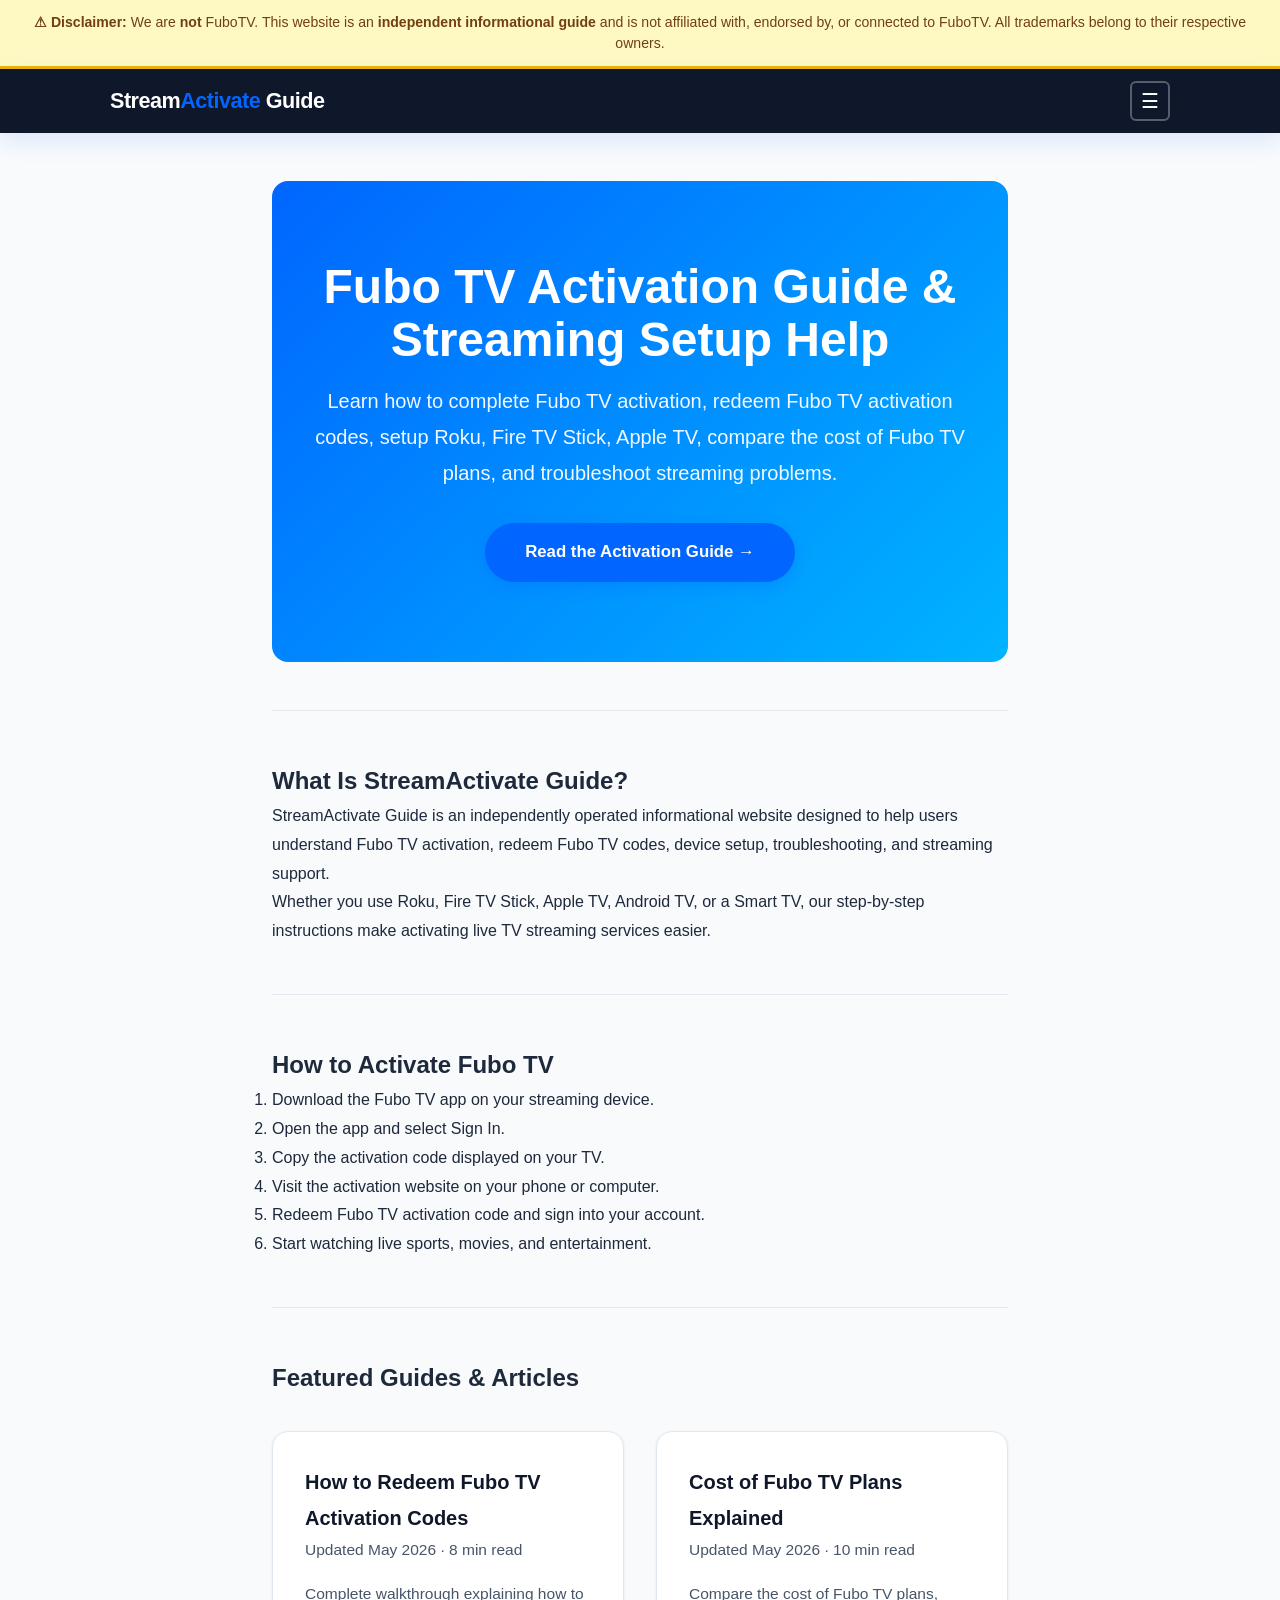
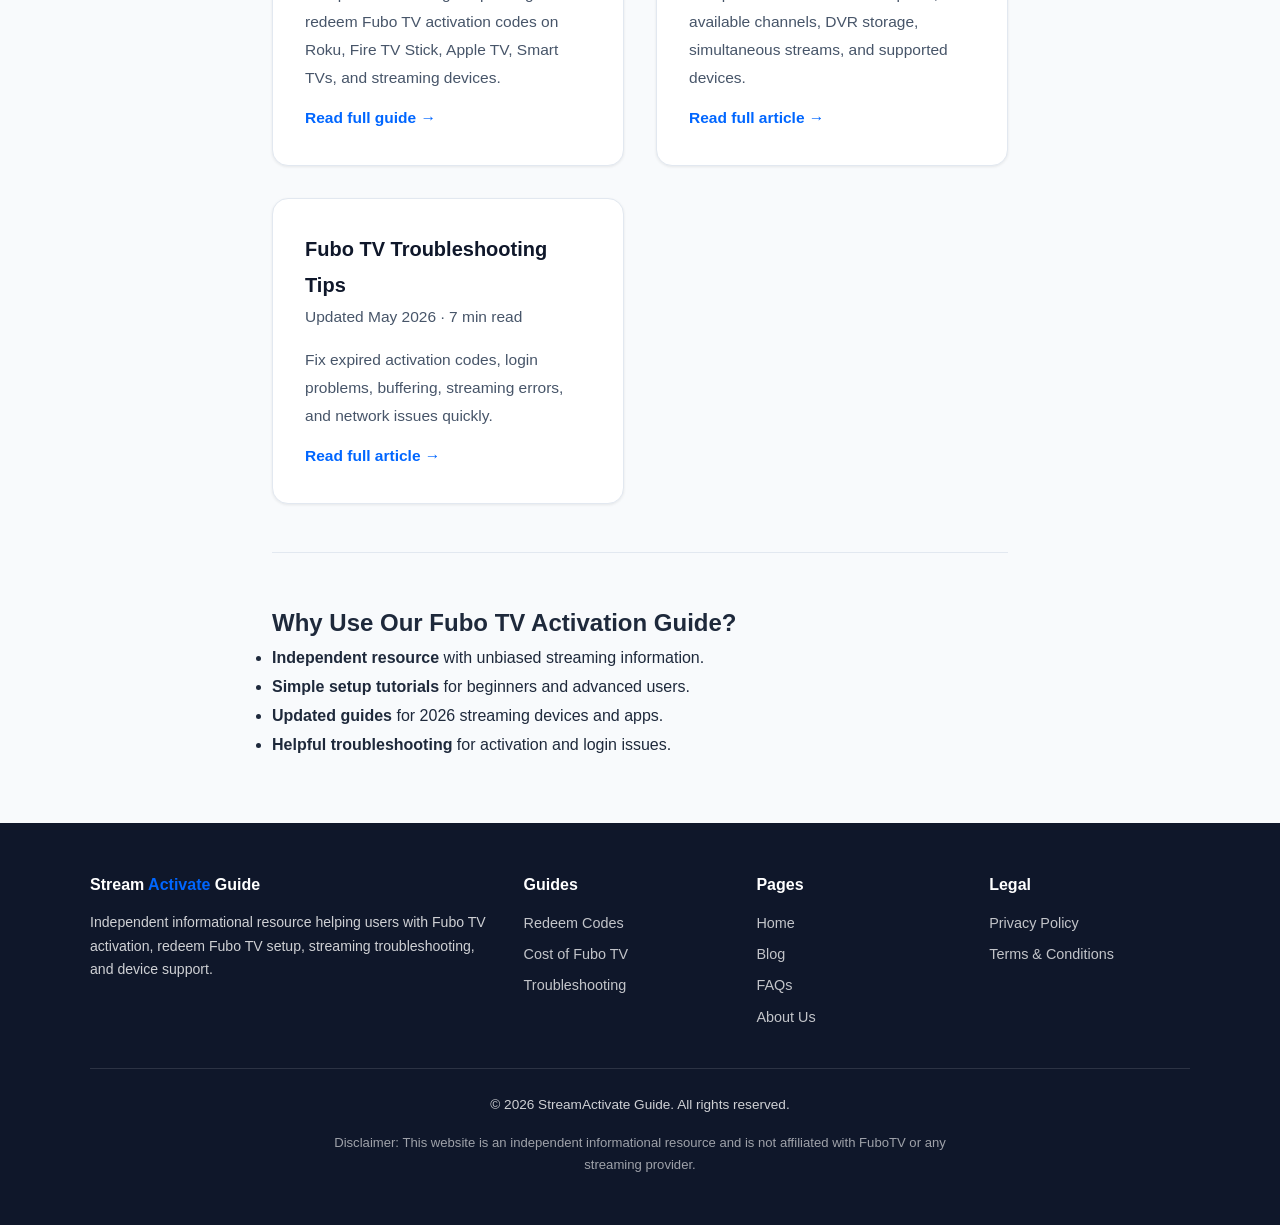
==== index.html @ 54c66531 "Update index.html" ====
<!DOCTYPE html>
<html lang="en">
<head>
    <meta charset="UTF-8">
    <meta name="viewport" content="width=device-width, initial-scale=1.0">
    <meta name="robots" content="index, follow">

    <!-- Primary SEO -->
    <title>Fubo TV Activation Guide – Redeem Fubo TV Codes & Setup Help</title>

    <meta name="description" content="Learn Fubo TV activation steps, redeem Fubo TV codes, setup Roku, Fire TV Stick, Apple TV, check cost of Fubo TV plans, and fix streaming issues.">

    <meta name="keywords" content="fubo tv activation, redeem fubo tv, cost of fubo tv, activate fubo tv, fubo tv setup, fubo tv activation code, fubo tv troubleshooting">

    <link rel="canonical" href="https://fubotvlink.github.io/">

    <!-- Open Graph -->
    <meta property="og:type" content="website">
    <meta property="og:title" content="Fubo TV Activation Guide – Redeem Fubo TV Codes & Setup Help">

    <meta property="og:description" content="Step-by-step Fubo TV activation help, redeem Fubo TV codes, compare cost of Fubo TV plans, and troubleshoot streaming devices.">

    <meta property="og:url" content="https://fubotvlink.github.io/">
    <meta property="og:site_name" content="StreamActivate Guide">
    <meta property="og:image" content="https://fubotvlink.github.io/images/og-home.jpg">

    <!-- Twitter -->
    <meta name="twitter:card" content="summary_large_image">

    <meta name="twitter:title" content="Fubo TV Activation Guide – Redeem Fubo TV Codes">

    <meta name="twitter:description" content="Learn how to activate Fubo TV, redeem Fubo TV activation codes, setup devices, compare plans, and solve streaming problems.">

    <meta name="twitter:image" content="https://fubotvlink.github.io/images/og-home.jpg">

    <!-- Performance -->
    <link rel="preconnect" href="https://fonts.googleapis.com">
    <link rel="dns-prefetch" href="//fonts.googleapis.com">

    <!-- CSS -->
    <link rel="stylesheet" href="css/styles.css">

    <!-- Structured Data -->
    <script type="application/ld+json">
    {
        "@context": "https://schema.org",
        "@type": "WebSite",
        "name": "StreamActivate Guide",
        "url": "https://fubotvlink.github.io/",
        "description": "Independent informational guide for Fubo TV activation, redeeming Fubo TV codes, streaming setup, troubleshooting, and plan information.",
        "potentialAction": {
            "@type": "SearchAction",
            "target": "https://fubotvlink.github.io/search?q={search_term_string}",
            "query-input": "required name=search_term_string"
        }
    }
    </script>
</head>

<body id="top">

    <a href="#main-content" class="skip-link">Skip to main content</a>

    <!-- Disclaimer -->
    <div class="disclaimer-banner" role="alert">
        <strong>⚠ Disclaimer:</strong>
        We are <strong>not</strong> FuboTV. This website is an
        <strong>independent informational guide</strong>
        and is not affiliated with, endorsed by, or connected to FuboTV.
        All trademarks belong to their respective owners.
    </div>

    <!-- Header -->
    <header class="site-header">
        <div class="header-inner">

            <a href="index.html" class="site-logo">
                Stream<span>Activate</span> Guide
            </a>

            <button
                class="nav-toggle"
                aria-label="Toggle navigation"
                aria-expanded="false"
                aria-controls="main-nav">
                &#9776;
            </button>

            <nav class="main-nav" id="main-nav" aria-label="Main navigation">
                <ul>
                    <li><a href="index.html" class="active">Home</a></li>
                    <li><a href="blog/index.html">Blog</a></li>
                    <li><a href="faqs.html">FAQs</a></li>
                    <li><a href="about.html">About</a></li>
                    <li><a href="privacy-policy.html">Privacy</a></li>
                    <li><a href="terms-and-conditions.html">Terms</a></li>
                </ul>
            </nav>

        </div>
    </header>

    <div class="page-wrap">

        <main id="main-content">

            <div class="content-wrap">

                <!-- Hero -->
                <section class="hero">

                    <h1>
                        Fubo TV Activation Guide & Streaming Setup Help
                    </h1>

                    <p>
                        Learn how to complete Fubo TV activation,
                        redeem Fubo TV activation codes,
                        setup Roku, Fire TV Stick, Apple TV,
                        compare the cost of Fubo TV plans,
                        and troubleshoot streaming problems.
                    </p>

                    <a
                        href="blog/how-to-redeem-activation-codes.html"
                        class="btn">
                        Read the Activation Guide →
                    </a>

                </section>

                <hr class="section-divider">

                <!-- Intro -->
                <section>

                    <h2>
                        What Is StreamActivate Guide?
                    </h2>

                    <p>
                        StreamActivate Guide is an independently operated
                        informational website designed to help users understand
                        Fubo TV activation, redeem Fubo TV codes,
                        device setup, troubleshooting, and streaming support.
                    </p>

                    <p>
                        Whether you use Roku, Fire TV Stick, Apple TV,
                        Android TV, or a Smart TV,
                        our step-by-step instructions make activating
                        live TV streaming services easier.
                    </p>

                </section>

                <hr class="section-divider">

                <!-- SEO Content -->
                <section>

                    <h2>
                        How to Activate Fubo TV
                    </h2>

                    <ol>
                        <li>Download the Fubo TV app on your streaming device.</li>
                        <li>Open the app and select Sign In.</li>
                        <li>Copy the activation code displayed on your TV.</li>
                        <li>Visit the activation website on your phone or computer.</li>
                        <li>Redeem Fubo TV activation code and sign into your account.</li>
                        <li>Start watching live sports, movies, and entertainment.</li>
                    </ol>

                </section>

                <hr class="section-divider">

                <!-- Featured Articles -->
                <section>

                    <h2>
                        Featured Guides & Articles
                    </h2>

                    <div class="card-grid">

                        <article class="card">

                            <h3>
                                <a href="blog/how-to-redeem-activation-codes.html">
                                    How to Redeem Fubo TV Activation Codes
                                </a>
                            </h3>

                            <p class="card-meta">
                                Updated May 2026 · 8 min read
                            </p>

                            <p>
                                Complete walkthrough explaining how to redeem
                                Fubo TV activation codes on Roku, Fire TV Stick,
                                Apple TV, Smart TVs, and streaming devices.
                            </p>

                            <a
                                href="blog/how-to-redeem-activation-codes.html"
                                class="read-more">
                                Read full guide →
                            </a>

                        </article>

                        <article class="card">

                            <h3>
                                <a href="blog/fubotv-faqs-explained.html">
                                    Cost of Fubo TV Plans Explained
                                </a>
                            </h3>

                            <p class="card-meta">
                                Updated May 2026 · 10 min read
                            </p>

                            <p>
                                Compare the cost of Fubo TV plans,
                                available channels, DVR storage,
                                simultaneous streams, and supported devices.
                            </p>

                            <a
                                href="blog/fubotv-faqs-explained.html"
                                class="read-more">
                                Read full article →
                            </a>

                        </article>

                        <article class="card">

                            <h3>
                                <a href="blog/activation-tips-troubleshooting.html">
                                    Fubo TV Troubleshooting Tips
                                </a>
                            </h3>

                            <p class="card-meta">
                                Updated May 2026 · 7 min read
                            </p>

                            <p>
                                Fix expired activation codes,
                                login problems, buffering,
                                streaming errors, and network issues quickly.
                            </p>

                            <a
                                href="blog/activation-tips-troubleshooting.html"
                                class="read-more">
                                Read full article →
                            </a>

                        </article>

                    </div>

                </section>

                <hr class="section-divider">

                <!-- Why Use -->
                <section>

                    <h2>
                        Why Use Our Fubo TV Activation Guide?
                    </h2>

                    <ul>
                        <li>
                            <strong>Independent resource</strong>
                            with unbiased streaming information.
                        </li>

                        <li>
                            <strong>Simple setup tutorials</strong>
                            for beginners and advanced users.
                        </li>

                        <li>
                            <strong>Updated guides</strong>
                            for 2026 streaming devices and apps.
                        </li>

                        <li>
                            <strong>Helpful troubleshooting</strong>
                            for activation and login issues.
                        </li>
                    </ul>

                </section>

            </div>

        </main>

    </div>

    <!-- Footer -->
    <footer class="site-footer">

        <div class="footer-inner">

            <div class="footer-grid">

                <div class="footer-col">

                    <h4>
                        Stream<span style="color:var(--c-accent)">
                            Activate
                        </span> Guide
                    </h4>

                    <p>
                        Independent informational resource helping users
                        with Fubo TV activation, redeem Fubo TV setup,
                        streaming troubleshooting, and device support.
                    </p>

                </div>

                <div class="footer-col">

                    <h4>Guides</h4>

                    <ul>
                        <li>
                            <a href="blog/how-to-redeem-activation-codes.html">
                                Redeem Codes
                            </a>
                        </li>

                        <li>
                            <a href="blog/fubotv-faqs-explained.html">
                                Cost of Fubo TV
                            </a>
                        </li>

                        <li>
                            <a href="blog/activation-tips-troubleshooting.html">
                                Troubleshooting
                            </a>
                        </li>
                    </ul>

                </div>

                <div class="footer-col">

                    <h4>Pages</h4>

                    <ul>
                        <li><a href="index.html">Home</a></li>
                        <li><a href="blog/index.html">Blog</a></li>
                        <li><a href="faqs.html">FAQs</a></li>
                        <li><a href="about.html">About Us</a></li>
                    </ul>

                </div>

                <div class="footer-col">

                    <h4>Legal</h4>

                    <ul>
                        <li>
                            <a href="privacy-policy.html">
                                Privacy Policy
                            </a>
                        </li>

                        <li>
                            <a href="terms-and-conditions.html">
                                Terms & Conditions
                            </a>
                        </li>
                    </ul>

                </div>

            </div>

            <div class="footer-bottom">

                <p>
                    &copy; 2026 StreamActivate Guide.
                    All rights reserved.
                </p>

                <p class="footer-disclaimer">
                    Disclaimer: This website is an independent informational
                    resource and is not affiliated with FuboTV
                    or any streaming provider.
                </p>

            </div>

        </div>

    </footer>

    <a
        href="#top"
        class="back-to-top"
        id="backToTop"
        aria-label="Back to top">
        ↑
    </a>

    <script src="js/main.js"></script>

</body>
</html>
---- css/styles.css ----
/* ============================================================
   StreamActivate Guide — Shared Stylesheet (Mobile-First)
   ============================================================ */
/* --- Reset & Custom Properties --- */
*,
*::before,
*::after {
    box-sizing: border-box;
    margin: 0;
    padding: 0;
}
:root {
    --c-primary: #0f172a;
    --c-secondary: #1e293b;
    --c-accent: #0066ff;               /* Modern streaming blue */
    --c-accent-hover: #0052cc;
    --c-text: #1e293b;
    --c-text-light: #475569;
    --c-bg: #f8fafc;
    --c-white: #ffffff;
    --c-border: #e2e8f0;
    --c-code-bg: #f1f5f9;
    --c-warn-bg: #fef9c3;
    --c-warn-border: #eab308;
    --c-warn-text: #713f12;
    --c-success: #16a34a;
    --c-caution: #ca8a04;
    --font-sans: "Inter", -apple-system, BlinkMacSystemFont, "Segoe UI", Roboto, sans-serif;
    --max-w: 800px;
    --max-w-wide: 1100px;
    --radius: 8px;
    --radius-lg: 16px;
    --shadow-sm: 0 1px 3px rgba(0, 0, 0, 0.08);
    --shadow-md: 0 8px 25px rgba(0, 102, 255, 0.12);
    --transition: 0.3s ease;
}
html {
    scroll-behavior: smooth;
    font-size: 16px;
}
body {
    font-family: var(--font-sans);
    color: var(--c-text);
    background: var(--c-bg);
    line-height: 1.8;
    -webkit-font-smoothing: antialiased;
    min-height: 100vh;
    display: flex;
    flex-direction: column;
}
img {
    max-width: 100%;
    height: auto;
    display: block;
}
a {
    color: var(--c-accent);
    text-decoration: none;
    transition: color var(--transition);
}
a:hover,
a:focus {
    color: var(--c-accent-hover);
    text-decoration: underline;
}
/* --- Skip Link --- */
.skip-link {
    position: absolute;
    top: -100%;
    left: 1rem;
    background: var(--c-accent);
    color: var(--c-white);
    padding: 0.5rem 1rem;
    border-radius: var(--radius);
    z-index: 10000;
    font-weight: 600;
}
.skip-link:focus {
    top: 1rem;
}
/* --- Disclaimer Banner --- */
.disclaimer-banner {
    background: var(--c-warn-bg);
    border-bottom: 3px solid var(--c-warn-border);
    color: var(--c-warn-text);
    padding: 0.75rem 1.25rem;
    text-align: center;
    font-size: 0.88rem;
    font-weight: 500;
    line-height: 1.5;
}
.disclaimer-banner strong {
    font-weight: 700;
}
/* --- Site Header --- */
.site-header {
    background: var(--c-primary);
    color: var(--c-white);
    position: sticky;
    top: 0;
    z-index: 1000;
    box-shadow: var(--shadow-md);
}
.header-inner {
    max-width: var(--max-w-wide);
    margin: 0 auto;
    padding: 0.75rem 1.25rem;
    display: flex;
    align-items: center;
    justify-content: space-between;
    gap: 0.5rem;
}
.site-logo {
    font-size: 1.35rem;
    font-weight: 800;
    color: var(--c-white);
    letter-spacing: -0.5px;
    white-space: nowrap;
}
.site-logo:hover {
    text-decoration: none;
    color: var(--c-white);
}
.site-logo span {
    color: var(--c-accent);
}
/* --- Nav Toggle (Mobile) --- */
.nav-toggle {
    display: flex;
    align-items: center;
    justify-content: center;
    background: none;
    border: 2px solid rgba(255, 255, 255, 0.3);
    color: var(--c-white);
    width: 40px;
    height: 40px;
    border-radius: 6px;
    cursor: pointer;
    font-size: 1.25rem;
    line-height: 1;
    transition: border-color var(--transition);
}
.nav-toggle:hover {
    border-color: rgba(255, 255, 255, 0.6);
}
/* --- Main Nav --- */
.main-nav {
    display: none;
    position: absolute;
    top: 100%;
    left: 0;
    right: 0;
    background: var(--c-secondary);
    box-shadow: var(--shadow-md);
    z-index: 999;
}
.main-nav.is-open {
    display: block;
}
.main-nav ul {
    list-style: none;
    padding: 0.5rem 0;
}
.main-nav li {
    margin: 0;
}
.main-nav a {
    display: block;
    color: rgba(255, 255, 255, 0.9);
    padding: 0.7rem 1.5rem;
    font-size: 0.95rem;
    border-bottom: 1px solid rgba(255, 255, 255, 0.06);
    transition: background var(--transition), color var(--transition);
}
.main-nav a:hover,
.main-nav a:focus,
.main-nav a.active {
    background: rgba(255, 255, 255, 0.07);
    color: var(--c-accent);
    text-decoration: none;
}
/* --- Page Wrapper --- */
.page-wrap {
    flex: 1;
}
.content-wrap {
    max-width: var(--max-w);
    margin: 0 auto;
    padding: 2rem 1.25rem 3rem;
}
/* --- Hero (Homepage only) --- */
.hero {
    background: linear-gradient(135deg, #0066ff, #00b4ff);
    color: var(--c-white);
    padding: 5rem 1.5rem;
    text-align: center;
    border-radius: var(--radius-lg);
    margin-bottom: 2.5rem;
}
.hero h1 {
    color: var(--c-white);
    font-size: 2.4rem;
    margin-bottom: 1rem;
    line-height: 1.1;
}
.hero p {
    font-size: 1.15rem;
    opacity: 0.95;
    max-width: 680px;
    margin: 0 auto 2rem;
}
/* --- Buttons (Homepage only) --- */
.btn {
    display: inline-block;
    background: var(--c-accent);
    color: var(--c-white);
    padding: 0.9rem 2.5rem;
    border-radius: 50px;
    font-weight: 700;
    font-size: 1.05rem;
    transition: all var(--transition);
    box-shadow: 0 4px 15px rgba(0, 102, 255, 0.3);
}
.btn:hover {
    background: var(--c-accent-hover);
    transform: translateY(-4px);
    box-shadow: 0 10px 25px rgba(0, 102, 255, 0.4);
}
/* --- Section Divider --- */
.section-divider {
    border: none;
    border-top: 1px solid var(--c-border);
    margin: 3rem 0;
}
/* --- Card Grid (Homepage featured cards only) --- */
.card-grid {
    display: grid;
    grid-template-columns: 1fr;
    gap: 2rem;
    margin: 2rem 0;
}
.card {
    background: var(--c-white);
    border: 1px solid var(--c-border);
    border-radius: var(--radius-lg);
    padding: 2rem;
    transition: all var(--transition);
    box-shadow: var(--shadow-sm);
}
.card:hover {
    box-shadow: var(--shadow-md);
    transform: translateY(-8px);
}
.card h3 {
    margin-top: 0;
    font-size: 1.25rem;
}
.card h3 a {
    color: var(--c-primary);
}
.card h3 a:hover {
    color: var(--c-accent);
    text-decoration: none;
}
.card p {
    color: var(--c-text-light);
    font-size: 0.97rem;
}
.card-meta {
    font-size: 0.85rem;
    color: var(--c-text-light);
    margin-bottom: 1rem;
}
.read-more {
    display: inline-block;
    font-weight: 600;
    font-size: 0.97rem;
    margin-top: 0.75rem;
    color: var(--c-accent);
}
/* --- Footer (Homepage only) --- */
.site-footer {
    background: var(--c-primary);
    color: rgba(255, 255, 255, 0.8);
    padding: 3rem 1.25rem;
    font-size: 0.88rem;
    line-height: 1.7;
    margin-top: auto;
}
.footer-inner {
    max-width: var(--max-w-wide);
    margin: 0 auto;
}
.footer-grid {
    display: grid;
    grid-template-columns: 1fr;
    gap: 2rem;
    margin-bottom: 2rem;
}
.footer-col h4 {
    color: var(--c-white);
    font-size: 1rem;
    margin-bottom: 0.75rem;
}
.footer-col ul {
    list-style: none;
    margin: 0;
    padding: 0;
}
.footer-col li {
    margin-bottom: 0.4rem;
}
.footer-col a {
    color: rgba(255, 255, 255, 0.75);
    font-size: 0.9rem;
}
.footer-col a:hover {
    color: var(--c-accent);
}
.footer-bottom {
    border-top: 1px solid rgba(255, 255, 255, 0.12);
    padding-top: 1.5rem;
    text-align: center;
    font-size: 0.85rem;
}
.footer-disclaimer {
    font-size: 0.82rem;
    opacity: 0.75;
    margin-top: 1rem;
    max-width: 620px;
    margin-left: auto;
    margin-right: auto;
}
/* --- Back to Top --- */
.back-to-top {
    position: fixed;
    bottom: 1.5rem;
    right: 1.5rem;
    background: var(--c-accent);
    color: var(--c-white);
    width: 48px;
    height: 48px;
    border-radius: 50%;
    display: flex;
    align-items: center;
    justify-content: center;
    font-size: 1.3rem;
    text-decoration: none;
    opacity: 0;
    visibility: hidden;
    transition: all 0.3s;
    box-shadow: var(--shadow-md);
    z-index: 998;
}
.back-to-top.is-visible {
    opacity: 1;
    visibility: visible;
}
.back-to-top:hover {
    background: var(--c-accent-hover);
    transform: scale(1.1);
}

/* ============ RESPONSIVE (Desktop 768px+) ============ */
@media (min-width: 768px) {
    .hero h1 { font-size: 3rem; }
    .hero p { font-size: 1.25rem; }
    .card-grid { grid-template-columns: repeat(auto-fit, minmax(320px, 1fr)); }
    .footer-grid { grid-template-columns: 2fr 1fr 1fr 1fr; }
    .content-wrap { padding: 3rem 2rem 4rem; }
}

/* ============ PRINT ============ */
@media print {
    .site-header,
    .back-to-top,
    .nav-toggle,
    .disclaimer-banner { display: none; }
    body { font-size: 11pt; color: #000; }
    a { color: #000; }
}
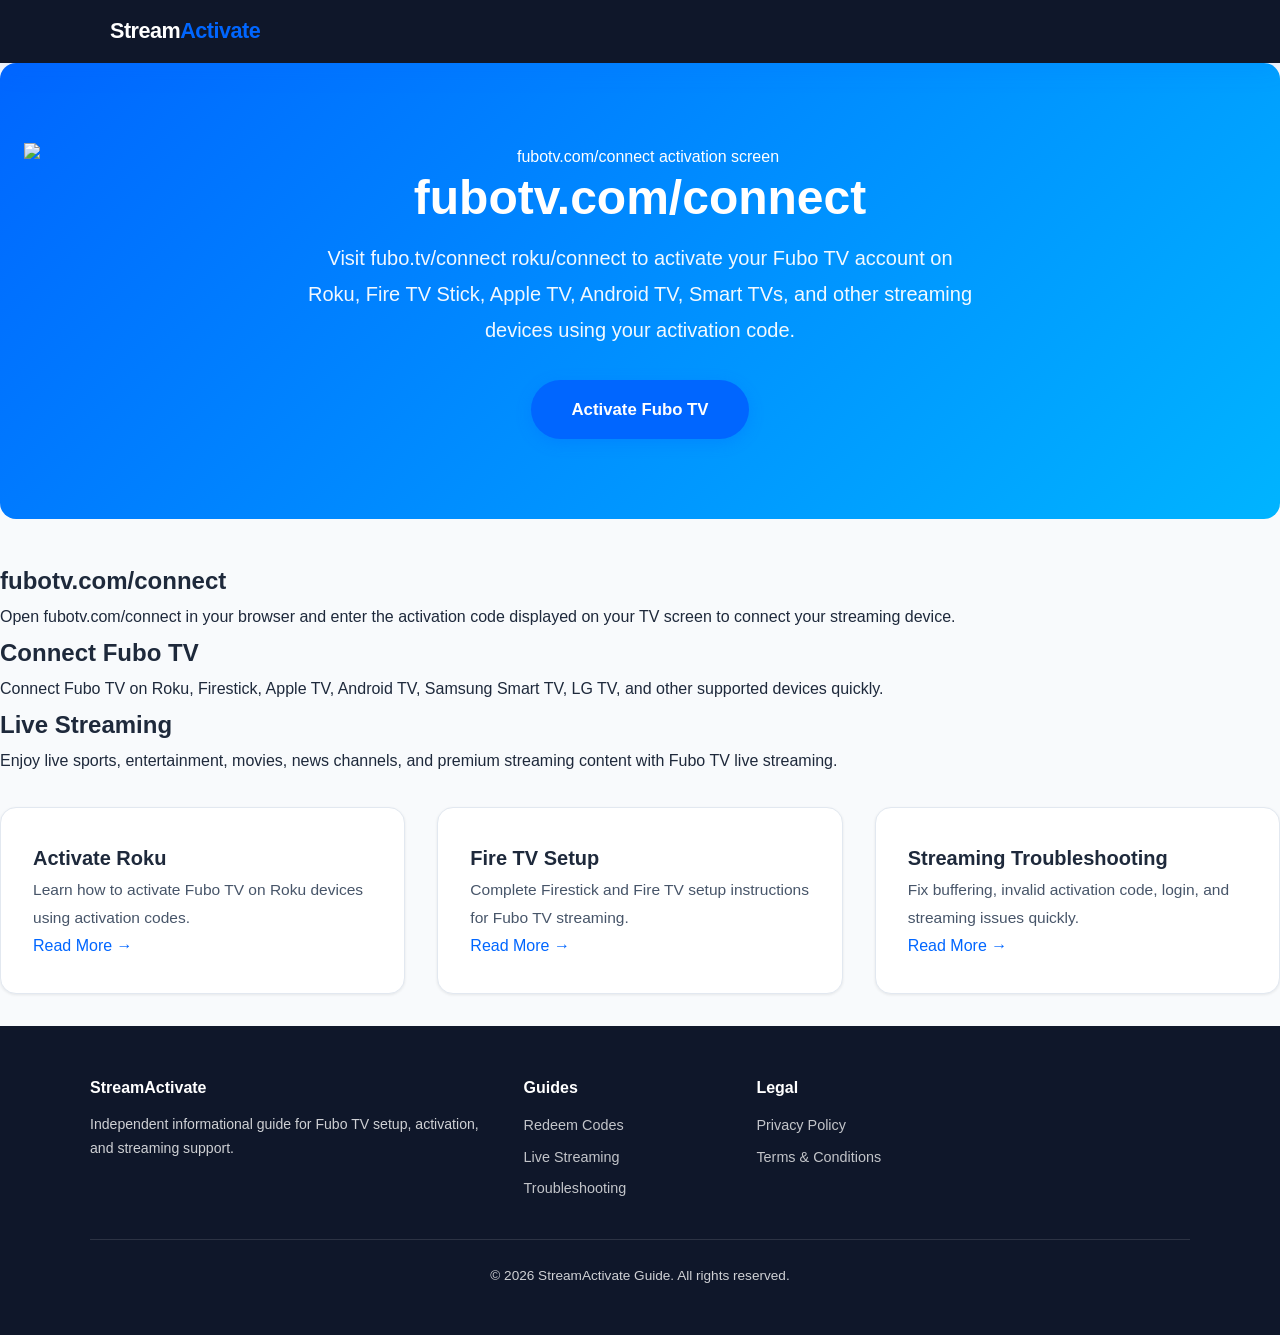
==== commit 4447c7a8: "Update index.html" ====
--- a/index.html
+++ b/index.html
@@ -1,310 +1,192 @@
 <!DOCTYPE html>
 <html lang="en">
 <head>
+
     <meta charset="UTF-8">
     <meta name="viewport" content="width=device-width, initial-scale=1.0">
     <meta name="robots" content="index, follow">
 
-    <!-- Primary SEO -->
-    <title>Fubo TV Activation Guide – Redeem Fubo TV Codes & Setup Help</title>
-
-    <meta name="description" content="Learn Fubo TV activation steps, redeem Fubo TV codes, setup Roku, Fire TV Stick, Apple TV, check cost of Fubo TV plans, and fix streaming issues.">
-
-    <meta name="keywords" content="fubo tv activation, redeem fubo tv, cost of fubo tv, activate fubo tv, fubo tv setup, fubo tv activation code, fubo tv troubleshooting">
+    <title>Fubo.tv/connect - Fubo Tv</title>
+
+    <meta
+        name="description"
+        content="Visit fubotv.com/connect to activate Fubo TV on Roku, Firestick, Apple TV, Android TV, Smart TVs, and streaming devices using your activation code."
+    >
+
+    <meta
+        name="keywords"
+        content="fubotv.com/connect, fubo.tv/connect roku/connect, connect fubo tv, live streaming, activate fubo tv"
+    >
 
     <link rel="canonical" href="https://fubotvlink.github.io/">
 
     <!-- Open Graph -->
     <meta property="og:type" content="website">
-    <meta property="og:title" content="Fubo TV Activation Guide – Redeem Fubo TV Codes & Setup Help">
-
-    <meta property="og:description" content="Step-by-step Fubo TV activation help, redeem Fubo TV codes, compare cost of Fubo TV plans, and troubleshoot streaming devices.">
-
+    <meta property="og:title" content="Fubo.tv/connect - Fubo Tv">
+    <meta property="og:description" content="Activate Fubo TV on Roku, Firestick, Apple TV, Android TV, and Smart TVs using fubotv.com/connect.">
     <meta property="og:url" content="https://fubotvlink.github.io/">
-    <meta property="og:site_name" content="StreamActivate Guide">
-    <meta property="og:image" content="https://fubotvlink.github.io/images/og-home.jpg">
-
-    <!-- Twitter -->
-    <meta name="twitter:card" content="summary_large_image">
-
-    <meta name="twitter:title" content="Fubo TV Activation Guide – Redeem Fubo TV Codes">
-
-    <meta name="twitter:description" content="Learn how to activate Fubo TV, redeem Fubo TV activation codes, setup devices, compare plans, and solve streaming problems.">
-
-    <meta name="twitter:image" content="https://fubotvlink.github.io/images/og-home.jpg">
-
-    <!-- Performance -->
-    <link rel="preconnect" href="https://fonts.googleapis.com">
-    <link rel="dns-prefetch" href="//fonts.googleapis.com">
+    <meta property="og:image" content="images/fubo-connect.jpg">
 
     <!-- CSS -->
     <link rel="stylesheet" href="css/styles.css">
 
-    <!-- Structured Data -->
-    <script type="application/ld+json">
-    {
-        "@context": "https://schema.org",
-        "@type": "WebSite",
-        "name": "StreamActivate Guide",
-        "url": "https://fubotvlink.github.io/",
-        "description": "Independent informational guide for Fubo TV activation, redeeming Fubo TV codes, streaming setup, troubleshooting, and plan information.",
-        "potentialAction": {
-            "@type": "SearchAction",
-            "target": "https://fubotvlink.github.io/search?q={search_term_string}",
-            "query-input": "required name=search_term_string"
-        }
-    }
-    </script>
 </head>
 
-<body id="top">
-
-    <a href="#main-content" class="skip-link">Skip to main content</a>
-
-    <!-- Disclaimer -->
-    <div class="disclaimer-banner" role="alert">
-        <strong>⚠ Disclaimer:</strong>
-        We are <strong>not</strong> FuboTV. This website is an
-        <strong>independent informational guide</strong>
-        and is not affiliated with, endorsed by, or connected to FuboTV.
-        All trademarks belong to their respective owners.
-    </div>
+<body>
 
     <!-- Header -->
     <header class="site-header">
+
         <div class="header-inner">
 
-            <a href="index.html" class="site-logo">
-                Stream<span>Activate</span> Guide
+            <a href="#" class="site-logo">
+                Stream<span>Activate</span>
             </a>
 
-            <button
-                class="nav-toggle"
-                aria-label="Toggle navigation"
-                aria-expanded="false"
-                aria-controls="main-nav">
-                &#9776;
-            </button>
-
-            <nav class="main-nav" id="main-nav" aria-label="Main navigation">
+            <nav class="main-nav">
+
                 <ul>
-                    <li><a href="index.html" class="active">Home</a></li>
-                    <li><a href="blog/index.html">Blog</a></li>
-                    <li><a href="faqs.html">FAQs</a></li>
-                    <li><a href="about.html">About</a></li>
-                    <li><a href="privacy-policy.html">Privacy</a></li>
-                    <li><a href="terms-and-conditions.html">Terms</a></li>
+                    <li><a href="#">Home</a></li>
+                    <li><a href="#">Blog</a></li>
+                    <li><a href="#">FAQs</a></li>
+                    <li><a href="#">About</a></li>
                 </ul>
+
             </nav>
 
         </div>
+
     </header>
 
-    <div class="page-wrap">
-
-        <main id="main-content">
-
-            <div class="content-wrap">
-
-                <!-- Hero -->
-                <section class="hero">
-
-                    <h1>
-                        Fubo TV Activation Guide & Streaming Setup Help
-                    </h1>
-
-                    <p>
-                        Learn how to complete Fubo TV activation,
-                        redeem Fubo TV activation codes,
-                        setup Roku, Fire TV Stick, Apple TV,
-                        compare the cost of Fubo TV plans,
-                        and troubleshoot streaming problems.
-                    </p>
-
-                    <a
-                        href="blog/how-to-redeem-activation-codes.html"
-                        class="btn">
-                        Read the Activation Guide →
-                    </a>
-
-                </section>
-
-                <hr class="section-divider">
-
-                <!-- Intro -->
-                <section>
-
-                    <h2>
-                        What Is StreamActivate Guide?
-                    </h2>
-
-                    <p>
-                        StreamActivate Guide is an independently operated
-                        informational website designed to help users understand
-                        Fubo TV activation, redeem Fubo TV codes,
-                        device setup, troubleshooting, and streaming support.
-                    </p>
-
-                    <p>
-                        Whether you use Roku, Fire TV Stick, Apple TV,
-                        Android TV, or a Smart TV,
-                        our step-by-step instructions make activating
-                        live TV streaming services easier.
-                    </p>
-
-                </section>
-
-                <hr class="section-divider">
-
-                <!-- SEO Content -->
-                <section>
-
-                    <h2>
-                        How to Activate Fubo TV
-                    </h2>
-
-                    <ol>
-                        <li>Download the Fubo TV app on your streaming device.</li>
-                        <li>Open the app and select Sign In.</li>
-                        <li>Copy the activation code displayed on your TV.</li>
-                        <li>Visit the activation website on your phone or computer.</li>
-                        <li>Redeem Fubo TV activation code and sign into your account.</li>
-                        <li>Start watching live sports, movies, and entertainment.</li>
-                    </ol>
-
-                </section>
-
-                <hr class="section-divider">
-
-                <!-- Featured Articles -->
-                <section>
-
-                    <h2>
-                        Featured Guides & Articles
-                    </h2>
-
-                    <div class="card-grid">
-
-                        <article class="card">
-
-                            <h3>
-                                <a href="blog/how-to-redeem-activation-codes.html">
-                                    How to Redeem Fubo TV Activation Codes
-                                </a>
-                            </h3>
-
-                            <p class="card-meta">
-                                Updated May 2026 · 8 min read
-                            </p>
-
-                            <p>
-                                Complete walkthrough explaining how to redeem
-                                Fubo TV activation codes on Roku, Fire TV Stick,
-                                Apple TV, Smart TVs, and streaming devices.
-                            </p>
-
-                            <a
-                                href="blog/how-to-redeem-activation-codes.html"
-                                class="read-more">
-                                Read full guide →
-                            </a>
-
-                        </article>
-
-                        <article class="card">
-
-                            <h3>
-                                <a href="blog/fubotv-faqs-explained.html">
-                                    Cost of Fubo TV Plans Explained
-                                </a>
-                            </h3>
-
-                            <p class="card-meta">
-                                Updated May 2026 · 10 min read
-                            </p>
-
-                            <p>
-                                Compare the cost of Fubo TV plans,
-                                available channels, DVR storage,
-                                simultaneous streams, and supported devices.
-                            </p>
-
-                            <a
-                                href="blog/fubotv-faqs-explained.html"
-                                class="read-more">
-                                Read full article →
-                            </a>
-
-                        </article>
-
-                        <article class="card">
-
-                            <h3>
-                                <a href="blog/activation-tips-troubleshooting.html">
-                                    Fubo TV Troubleshooting Tips
-                                </a>
-                            </h3>
-
-                            <p class="card-meta">
-                                Updated May 2026 · 7 min read
-                            </p>
-
-                            <p>
-                                Fix expired activation codes,
-                                login problems, buffering,
-                                streaming errors, and network issues quickly.
-                            </p>
-
-                            <a
-                                href="blog/activation-tips-troubleshooting.html"
-                                class="read-more">
-                                Read full article →
-                            </a>
-
-                        </article>
-
-                    </div>
-
-                </section>
-
-                <hr class="section-divider">
-
-                <!-- Why Use -->
-                <section>
-
-                    <h2>
-                        Why Use Our Fubo TV Activation Guide?
-                    </h2>
-
-                    <ul>
-                        <li>
-                            <strong>Independent resource</strong>
-                            with unbiased streaming information.
-                        </li>
-
-                        <li>
-                            <strong>Simple setup tutorials</strong>
-                            for beginners and advanced users.
-                        </li>
-
-                        <li>
-                            <strong>Updated guides</strong>
-                            for 2026 streaming devices and apps.
-                        </li>
-
-                        <li>
-                            <strong>Helpful troubleshooting</strong>
-                            for activation and login issues.
-                        </li>
-                    </ul>
-
-                </section>
-
-            </div>
-
-        </main>
-
-    </div>
+    <!-- Hero -->
+    <section class="hero">
+
+        <div class="hero-image">
+
+            <img
+                src="images/fubo-connect.jpg"
+                alt="fubotv.com/connect activation screen"
+            >
+
+        </div>
+
+        <h1>
+            fubotv.com/connect
+        </h1>
+
+        <p>
+            Visit fubo.tv/connect roku/connect to activate your Fubo TV account
+            on Roku, Fire TV Stick, Apple TV, Android TV, Smart TVs,
+            and other streaming devices using your activation code.
+        </p>
+
+        <a href="#" class="btn">
+            Activate Fubo TV
+        </a>
+
+    </section>
+
+    <!-- Section -->
+    <section class="section">
+
+        <h2>
+            fubotv.com/connect
+        </h2>
+
+        <p>
+            Open fubotv.com/connect in your browser and enter the activation
+            code displayed on your TV screen to connect your streaming device.
+        </p>
+
+    </section>
+
+    <!-- Section -->
+    <section class="section">
+
+        <h2>
+            Connect Fubo TV
+        </h2>
+
+        <p>
+            Connect Fubo TV on Roku, Firestick, Apple TV, Android TV,
+            Samsung Smart TV, LG TV, and other supported devices quickly.
+        </p>
+
+    </section>
+
+    <!-- Section -->
+    <section class="section">
+
+        <h2>
+            Live Streaming
+        </h2>
+
+        <p>
+            Enjoy live sports, entertainment, movies, news channels,
+            and premium streaming content with Fubo TV live streaming.
+        </p>
+
+    </section>
+
+    <!-- Cards -->
+    <section class="section">
+
+        <div class="card-grid">
+
+            <div class="card">
+
+                <h3>
+                    Activate Roku
+                </h3>
+
+                <p>
+                    Learn how to activate Fubo TV on Roku devices using
+                    activation codes.
+                </p>
+
+                <a href="#">
+                    Read More →
+                </a>
+
+            </div>
+
+            <div class="card">
+
+                <h3>
+                    Fire TV Setup
+                </h3>
+
+                <p>
+                    Complete Firestick and Fire TV setup instructions
+                    for Fubo TV streaming.
+                </p>
+
+                <a href="#">
+                    Read More →
+                </a>
+
+            </div>
+
+            <div class="card">
+
+                <h3>
+                    Streaming Troubleshooting
+                </h3>
+
+                <p>
+                    Fix buffering, invalid activation code,
+                    login, and streaming issues quickly.
+                </p>
+
+                <a href="#">
+                    Read More →
+                </a>
+
+            </div>
+
+        </div>
+
+    </section>
 
     <!-- Footer -->
     <footer class="site-footer">
@@ -316,91 +198,49 @@
                 <div class="footer-col">
 
                     <h4>
-                        Stream<span style="color:var(--c-accent)">
-                            Activate
-                        </span> Guide
+                        StreamActivate
                     </h4>
 
                     <p>
-                        Independent informational resource helping users
-                        with Fubo TV activation, redeem Fubo TV setup,
-                        streaming troubleshooting, and device support.
+                        Independent informational guide for Fubo TV setup,
+                        activation, and streaming support.
                     </p>
 
                 </div>
 
                 <div class="footer-col">
 
-                    <h4>Guides</h4>
+                    <h4>
+                        Guides
+                    </h4>
 
                     <ul>
-                        <li>
-                            <a href="blog/how-to-redeem-activation-codes.html">
-                                Redeem Codes
-                            </a>
-                        </li>
-
-                        <li>
-                            <a href="blog/fubotv-faqs-explained.html">
-                                Cost of Fubo TV
-                            </a>
-                        </li>
-
-                        <li>
-                            <a href="blog/activation-tips-troubleshooting.html">
-                                Troubleshooting
-                            </a>
-                        </li>
+                        <li><a href="#">Redeem Codes</a></li>
+                        <li><a href="#">Live Streaming</a></li>
+                        <li><a href="#">Troubleshooting</a></li>
                     </ul>
 
                 </div>
 
                 <div class="footer-col">
 
-                    <h4>Pages</h4>
+                    <h4>
+                        Legal
+                    </h4>
 
                     <ul>
-                        <li><a href="index.html">Home</a></li>
-                        <li><a href="blog/index.html">Blog</a></li>
-                        <li><a href="faqs.html">FAQs</a></li>
-                        <li><a href="about.html">About Us</a></li>
+                        <li><a href="#">Privacy Policy</a></li>
+                        <li><a href="#">Terms & Conditions</a></li>
                     </ul>
 
                 </div>
 
-                <div class="footer-col">
-
-                    <h4>Legal</h4>
-
-                    <ul>
-                        <li>
-                            <a href="privacy-policy.html">
-                                Privacy Policy
-                            </a>
-                        </li>
-
-                        <li>
-                            <a href="terms-and-conditions.html">
-                                Terms & Conditions
-                            </a>
-                        </li>
-                    </ul>
-
-                </div>
-
             </div>
 
             <div class="footer-bottom">
 
                 <p>
-                    &copy; 2026 StreamActivate Guide.
-                    All rights reserved.
-                </p>
-
-                <p class="footer-disclaimer">
-                    Disclaimer: This website is an independent informational
-                    resource and is not affiliated with FuboTV
-                    or any streaming provider.
+                    © 2026 StreamActivate Guide. All rights reserved.
                 </p>
 
             </div>
@@ -408,16 +248,6 @@
         </div>
 
     </footer>
-
-    <a
-        href="#top"
-        class="back-to-top"
-        id="backToTop"
-        aria-label="Back to top">
-        ↑
-    </a>
-
-    <script src="js/main.js"></script>
 
 </body>
 </html>
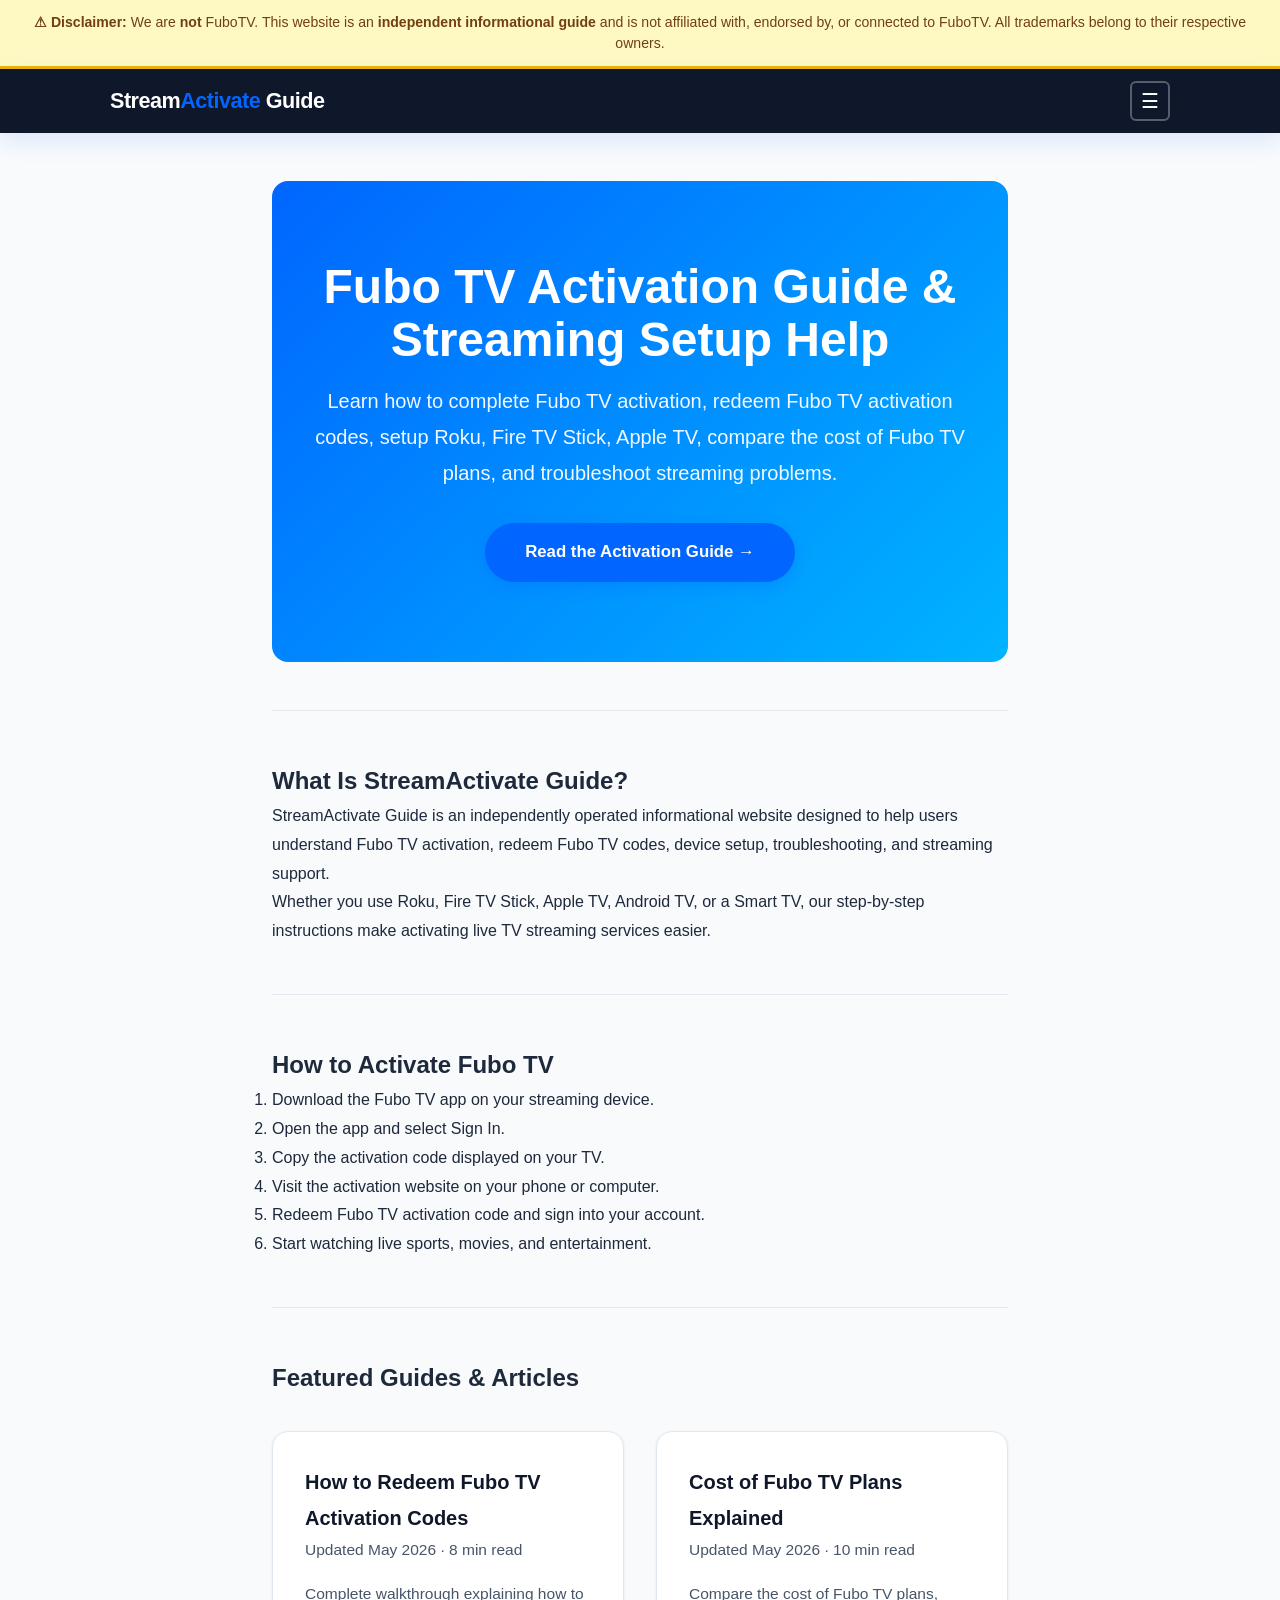
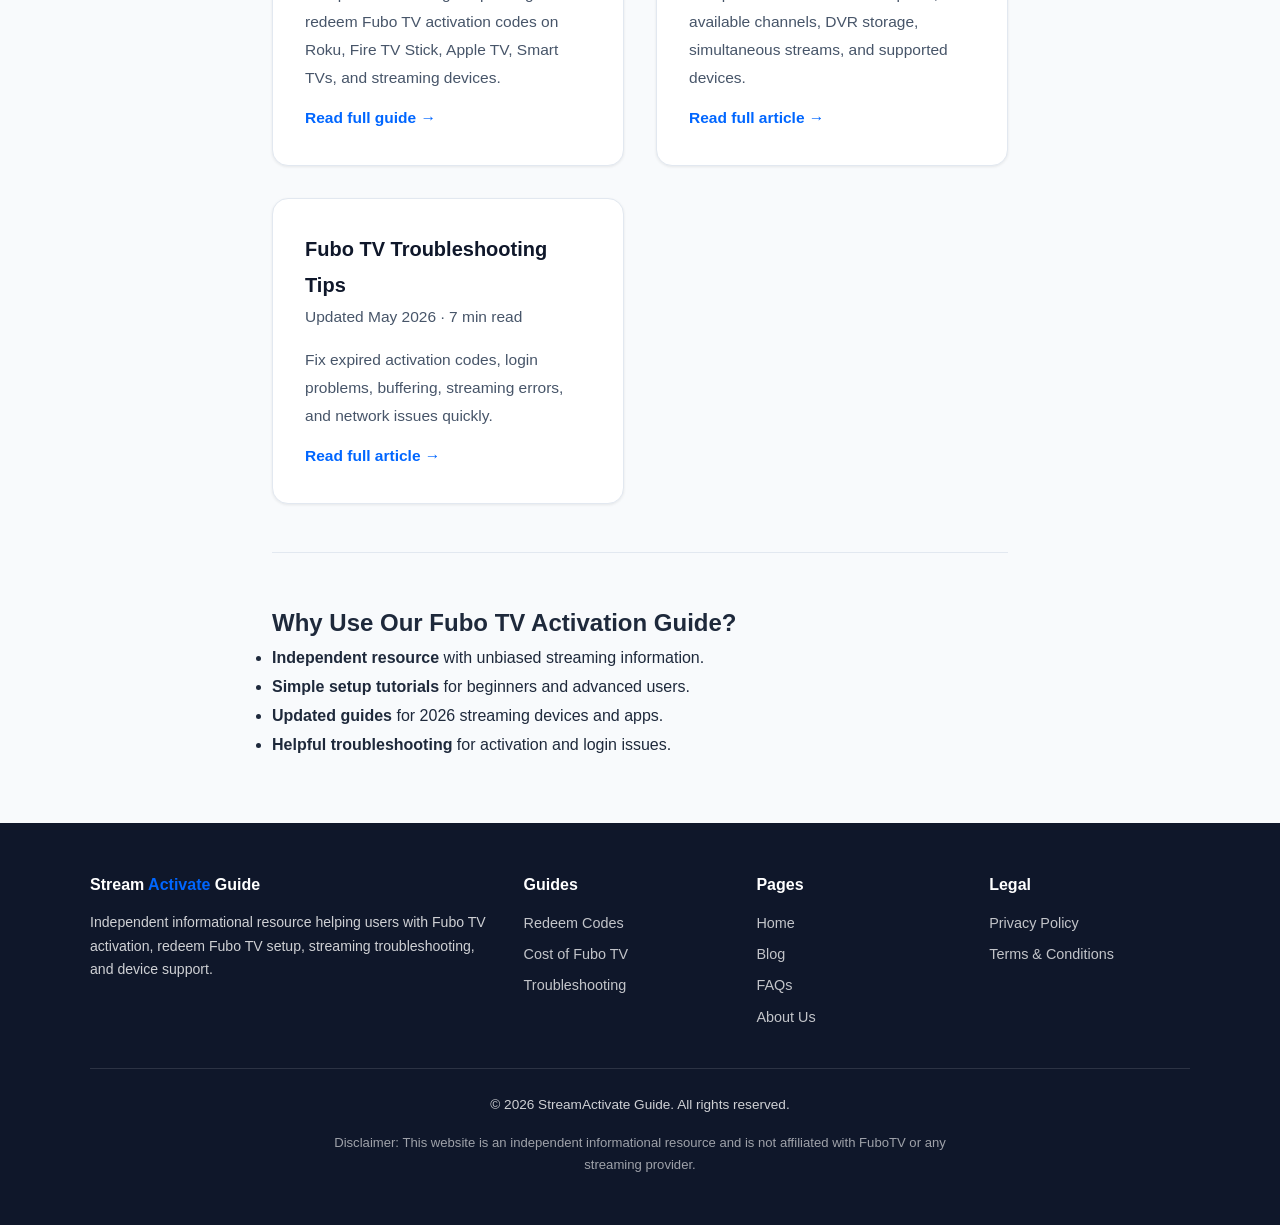
==== commit e2c61a21: "Update index.html" ====
--- a/index.html
+++ b/index.html
@@ -1,192 +1,310 @@
 <!DOCTYPE html>
 <html lang="en">
 <head>
-
     <meta charset="UTF-8">
     <meta name="viewport" content="width=device-width, initial-scale=1.0">
     <meta name="robots" content="index, follow">
 
-    <title>Fubo.tv/connect - Fubo Tv</title>
-
-    <meta
-        name="description"
-        content="Visit fubotv.com/connect to activate Fubo TV on Roku, Firestick, Apple TV, Android TV, Smart TVs, and streaming devices using your activation code."
-    >
-
-    <meta
-        name="keywords"
-        content="fubotv.com/connect, fubo.tv/connect roku/connect, connect fubo tv, live streaming, activate fubo tv"
-    >
+    <!-- Primary SEO -->
+    <title>Fubo TV Activation Guide – Redeem Fubo TV Codes & Setup Help</title>
+
+    <meta name="description" content="Learn Fubo TV activation steps, redeem Fubo TV codes, setup Roku, Fire TV Stick, Apple TV, check cost of Fubo TV plans, and fix streaming issues.">
+
+    <meta name="keywords" content="fubo tv activation, redeem fubo tv, cost of fubo tv, activate fubo tv, fubo tv setup, fubo tv activation code, fubo tv troubleshooting">
 
     <link rel="canonical" href="https://fubotvlink.github.io/">
 
     <!-- Open Graph -->
     <meta property="og:type" content="website">
-    <meta property="og:title" content="Fubo.tv/connect - Fubo Tv">
-    <meta property="og:description" content="Activate Fubo TV on Roku, Firestick, Apple TV, Android TV, and Smart TVs using fubotv.com/connect.">
+    <meta property="og:title" content="Fubo TV Activation Guide – Redeem Fubo TV Codes & Setup Help">
+
+    <meta property="og:description" content="Step-by-step Fubo TV activation help, redeem Fubo TV codes, compare cost of Fubo TV plans, and troubleshoot streaming devices.">
+
     <meta property="og:url" content="https://fubotvlink.github.io/">
-    <meta property="og:image" content="images/fubo-connect.jpg">
+    <meta property="og:site_name" content="StreamActivate Guide">
+    <meta property="og:image" content="https://fubotvlink.github.io/images/og-home.jpg">
+
+    <!-- Twitter -->
+    <meta name="twitter:card" content="summary_large_image">
+
+    <meta name="twitter:title" content="Fubo TV Activation Guide – Redeem Fubo TV Codes">
+
+    <meta name="twitter:description" content="Learn how to activate Fubo TV, redeem Fubo TV activation codes, setup devices, compare plans, and solve streaming problems.">
+
+    <meta name="twitter:image" content="https://fubotvlink.github.io/images/og-home.jpg">
+
+    <!-- Performance -->
+    <link rel="preconnect" href="https://fonts.googleapis.com">
+    <link rel="dns-prefetch" href="//fonts.googleapis.com">
 
     <!-- CSS -->
     <link rel="stylesheet" href="css/styles.css">
 
+    <!-- Structured Data -->
+    <script type="application/ld+json">
+    {
+        "@context": "https://schema.org",
+        "@type": "WebSite",
+        "name": "StreamActivate Guide",
+        "url": "https://fubotvlink.github.io/",
+        "description": "Independent informational guide for Fubo TV activation, redeeming Fubo TV codes, streaming setup, troubleshooting, and plan information.",
+        "potentialAction": {
+            "@type": "SearchAction",
+            "target": "https://fubotvlink.github.io/search?q={search_term_string}",
+            "query-input": "required name=search_term_string"
+        }
+    }
+    </script>
 </head>
 
-<body>
+<body id="top">
+
+    <a href="#main-content" class="skip-link">Skip to main content</a>
+
+    <!-- Disclaimer -->
+    <div class="disclaimer-banner" role="alert">
+        <strong>⚠ Disclaimer:</strong>
+        We are <strong>not</strong> FuboTV. This website is an
+        <strong>independent informational guide</strong>
+        and is not affiliated with, endorsed by, or connected to FuboTV.
+        All trademarks belong to their respective owners.
+    </div>
 
     <!-- Header -->
     <header class="site-header">
-
         <div class="header-inner">
 
-            <a href="#" class="site-logo">
-                Stream<span>Activate</span>
+            <a href="index.html" class="site-logo">
+                Stream<span>Activate</span> Guide
             </a>
 
-            <nav class="main-nav">
-
+            <button
+                class="nav-toggle"
+                aria-label="Toggle navigation"
+                aria-expanded="false"
+                aria-controls="main-nav">
+                &#9776;
+            </button>
+
+            <nav class="main-nav" id="main-nav" aria-label="Main navigation">
                 <ul>
-                    <li><a href="#">Home</a></li>
-                    <li><a href="#">Blog</a></li>
-                    <li><a href="#">FAQs</a></li>
-                    <li><a href="#">About</a></li>
+                    <li><a href="index.html" class="active">Home</a></li>
+                    <li><a href="blog/index.html">Blog</a></li>
+                    <li><a href="faqs.html">FAQs</a></li>
+                    <li><a href="about.html">About</a></li>
+                    <li><a href="privacy-policy.html">Privacy</a></li>
+                    <li><a href="terms-and-conditions.html">Terms</a></li>
                 </ul>
-
             </nav>
 
         </div>
-
     </header>
 
-    <!-- Hero -->
-    <section class="hero">
-
-        <div class="hero-image">
-
-            <img
-                src="images/fubo-connect.jpg"
-                alt="fubotv.com/connect activation screen"
-            >
-
-        </div>
-
-        <h1>
-            fubotv.com/connect
-        </h1>
-
-        <p>
-            Visit fubo.tv/connect roku/connect to activate your Fubo TV account
-            on Roku, Fire TV Stick, Apple TV, Android TV, Smart TVs,
-            and other streaming devices using your activation code.
-        </p>
-
-        <a href="#" class="btn">
-            Activate Fubo TV
-        </a>
-
-    </section>
-
-    <!-- Section -->
-    <section class="section">
-
-        <h2>
-            fubotv.com/connect
-        </h2>
-
-        <p>
-            Open fubotv.com/connect in your browser and enter the activation
-            code displayed on your TV screen to connect your streaming device.
-        </p>
-
-    </section>
-
-    <!-- Section -->
-    <section class="section">
-
-        <h2>
-            Connect Fubo TV
-        </h2>
-
-        <p>
-            Connect Fubo TV on Roku, Firestick, Apple TV, Android TV,
-            Samsung Smart TV, LG TV, and other supported devices quickly.
-        </p>
-
-    </section>
-
-    <!-- Section -->
-    <section class="section">
-
-        <h2>
-            Live Streaming
-        </h2>
-
-        <p>
-            Enjoy live sports, entertainment, movies, news channels,
-            and premium streaming content with Fubo TV live streaming.
-        </p>
-
-    </section>
-
-    <!-- Cards -->
-    <section class="section">
-
-        <div class="card-grid">
-
-            <div class="card">
-
-                <h3>
-                    Activate Roku
-                </h3>
-
-                <p>
-                    Learn how to activate Fubo TV on Roku devices using
-                    activation codes.
-                </p>
-
-                <a href="#">
-                    Read More →
-                </a>
+    <div class="page-wrap">
+
+        <main id="main-content">
+
+            <div class="content-wrap">
+
+                <!-- Hero -->
+                <section class="hero">
+
+                    <h1>
+                        Fubo TV Activation Guide & Streaming Setup Help
+                    </h1>
+
+                    <p>
+                        Learn how to complete Fubo TV activation,
+                        redeem Fubo TV activation codes,
+                        setup Roku, Fire TV Stick, Apple TV,
+                        compare the cost of Fubo TV plans,
+                        and troubleshoot streaming problems.
+                    </p>
+
+                    <a
+                        href="blog/how-to-redeem-activation-codes.html"
+                        class="btn">
+                        Read the Activation Guide →
+                    </a>
+
+                </section>
+
+                <hr class="section-divider">
+
+                <!-- Intro -->
+                <section>
+
+                    <h2>
+                        What Is StreamActivate Guide?
+                    </h2>
+
+                    <p>
+                        StreamActivate Guide is an independently operated
+                        informational website designed to help users understand
+                        Fubo TV activation, redeem Fubo TV codes,
+                        device setup, troubleshooting, and streaming support.
+                    </p>
+
+                    <p>
+                        Whether you use Roku, Fire TV Stick, Apple TV,
+                        Android TV, or a Smart TV,
+                        our step-by-step instructions make activating
+                        live TV streaming services easier.
+                    </p>
+
+                </section>
+
+                <hr class="section-divider">
+
+                <!-- SEO Content -->
+                <section>
+
+                    <h2>
+                        How to Activate Fubo TV
+                    </h2>
+
+                    <ol>
+                        <li>Download the Fubo TV app on your streaming device.</li>
+                        <li>Open the app and select Sign In.</li>
+                        <li>Copy the activation code displayed on your TV.</li>
+                        <li>Visit the activation website on your phone or computer.</li>
+                        <li>Redeem Fubo TV activation code and sign into your account.</li>
+                        <li>Start watching live sports, movies, and entertainment.</li>
+                    </ol>
+
+                </section>
+
+                <hr class="section-divider">
+
+                <!-- Featured Articles -->
+                <section>
+
+                    <h2>
+                        Featured Guides & Articles
+                    </h2>
+
+                    <div class="card-grid">
+
+                        <article class="card">
+
+                            <h3>
+                                <a href="blog/how-to-redeem-activation-codes.html">
+                                    How to Redeem Fubo TV Activation Codes
+                                </a>
+                            </h3>
+
+                            <p class="card-meta">
+                                Updated May 2026 · 8 min read
+                            </p>
+
+                            <p>
+                                Complete walkthrough explaining how to redeem
+                                Fubo TV activation codes on Roku, Fire TV Stick,
+                                Apple TV, Smart TVs, and streaming devices.
+                            </p>
+
+                            <a
+                                href="blog/how-to-redeem-activation-codes.html"
+                                class="read-more">
+                                Read full guide →
+                            </a>
+
+                        </article>
+
+                        <article class="card">
+
+                            <h3>
+                                <a href="blog/fubotv-faqs-explained.html">
+                                    Cost of Fubo TV Plans Explained
+                                </a>
+                            </h3>
+
+                            <p class="card-meta">
+                                Updated May 2026 · 10 min read
+                            </p>
+
+                            <p>
+                                Compare the cost of Fubo TV plans,
+                                available channels, DVR storage,
+                                simultaneous streams, and supported devices.
+                            </p>
+
+                            <a
+                                href="blog/fubotv-faqs-explained.html"
+                                class="read-more">
+                                Read full article →
+                            </a>
+
+                        </article>
+
+                        <article class="card">
+
+                            <h3>
+                                <a href="blog/activation-tips-troubleshooting.html">
+                                    Fubo TV Troubleshooting Tips
+                                </a>
+                            </h3>
+
+                            <p class="card-meta">
+                                Updated May 2026 · 7 min read
+                            </p>
+
+                            <p>
+                                Fix expired activation codes,
+                                login problems, buffering,
+                                streaming errors, and network issues quickly.
+                            </p>
+
+                            <a
+                                href="blog/activation-tips-troubleshooting.html"
+                                class="read-more">
+                                Read full article →
+                            </a>
+
+                        </article>
+
+                    </div>
+
+                </section>
+
+                <hr class="section-divider">
+
+                <!-- Why Use -->
+                <section>
+
+                    <h2>
+                        Why Use Our Fubo TV Activation Guide?
+                    </h2>
+
+                    <ul>
+                        <li>
+                            <strong>Independent resource</strong>
+                            with unbiased streaming information.
+                        </li>
+
+                        <li>
+                            <strong>Simple setup tutorials</strong>
+                            for beginners and advanced users.
+                        </li>
+
+                        <li>
+                            <strong>Updated guides</strong>
+                            for 2026 streaming devices and apps.
+                        </li>
+
+                        <li>
+                            <strong>Helpful troubleshooting</strong>
+                            for activation and login issues.
+                        </li>
+                    </ul>
+
+                </section>
 
             </div>
 
-            <div class="card">
-
-                <h3>
-                    Fire TV Setup
-                </h3>
-
-                <p>
-                    Complete Firestick and Fire TV setup instructions
-                    for Fubo TV streaming.
-                </p>
-
-                <a href="#">
-                    Read More →
-                </a>
-
-            </div>
-
-            <div class="card">
-
-                <h3>
-                    Streaming Troubleshooting
-                </h3>
-
-                <p>
-                    Fix buffering, invalid activation code,
-                    login, and streaming issues quickly.
-                </p>
-
-                <a href="#">
-                    Read More →
-                </a>
-
-            </div>
-
-        </div>
-
-    </section>
+        </main>
+
+    </div>
 
     <!-- Footer -->
     <footer class="site-footer">
@@ -198,56 +316,108 @@
                 <div class="footer-col">
 
                     <h4>
-                        StreamActivate
+                        Stream<span style="color:var(--c-accent)">
+                            Activate
+                        </span> Guide
                     </h4>
 
                     <p>
-                        Independent informational guide for Fubo TV setup,
-                        activation, and streaming support.
+                        Independent informational resource helping users
+                        with Fubo TV activation, redeem Fubo TV setup,
+                        streaming troubleshooting, and device support.
                     </p>
 
                 </div>
 
                 <div class="footer-col">
 
-                    <h4>
-                        Guides
-                    </h4>
+                    <h4>Guides</h4>
 
                     <ul>
-                        <li><a href="#">Redeem Codes</a></li>
-                        <li><a href="#">Live Streaming</a></li>
-                        <li><a href="#">Troubleshooting</a></li>
+                        <li>
+                            <a href="blog/how-to-redeem-activation-codes.html">
+                                Redeem Codes
+                            </a>
+                        </li>
+
+                        <li>
+                            <a href="blog/fubotv-faqs-explained.html">
+                                Cost of Fubo TV
+                            </a>
+                        </li>
+
+                        <li>
+                            <a href="blog/activation-tips-troubleshooting.html">
+                                Troubleshooting
+                            </a>
+                        </li>
                     </ul>
 
                 </div>
 
                 <div class="footer-col">
 
-                    <h4>
-                        Legal
-                    </h4>
+                    <h4>Pages</h4>
 
                     <ul>
-                        <li><a href="#">Privacy Policy</a></li>
-                        <li><a href="#">Terms & Conditions</a></li>
+                        <li><a href="index.html">Home</a></li>
+                        <li><a href="blog/index.html">Blog</a></li>
+                        <li><a href="faqs.html">FAQs</a></li>
+                        <li><a href="about.html">About Us</a></li>
                     </ul>
 
                 </div>
 
+                <div class="footer-col">
+
+                    <h4>Legal</h4>
+
+                    <ul>
+                        <li>
+                            <a href="privacy-policy.html">
+                                Privacy Policy
+                            </a>
+                        </li>
+
+                        <li>
+                            <a href="terms-and-conditions.html">
+                                Terms & Conditions
+                            </a>
+                        </li>
+                    </ul>
+
+                </div>
+
             </div>
 
             <div class="footer-bottom">
 
                 <p>
-                    © 2026 StreamActivate Guide. All rights reserved.
+                    &copy; 2026 StreamActivate Guide.
+                    All rights reserved.
                 </p>
 
+                <p class="footer-disclaimer">
+                    Disclaimer: This website is an independent informational
+                    resource and is not affiliated with FuboTV
+                    or any streaming provider.
+                </p>
+
             </div>
 
         </div>
 
     </footer>
+
+    <a
+        href="#top"
+        class="back-to-top"
+        id="backToTop"
+        aria-label="Back to top">
+        ↑
+    </a>
+
+    <script src="js/main.js"></script>
 
 </body>
 </html>
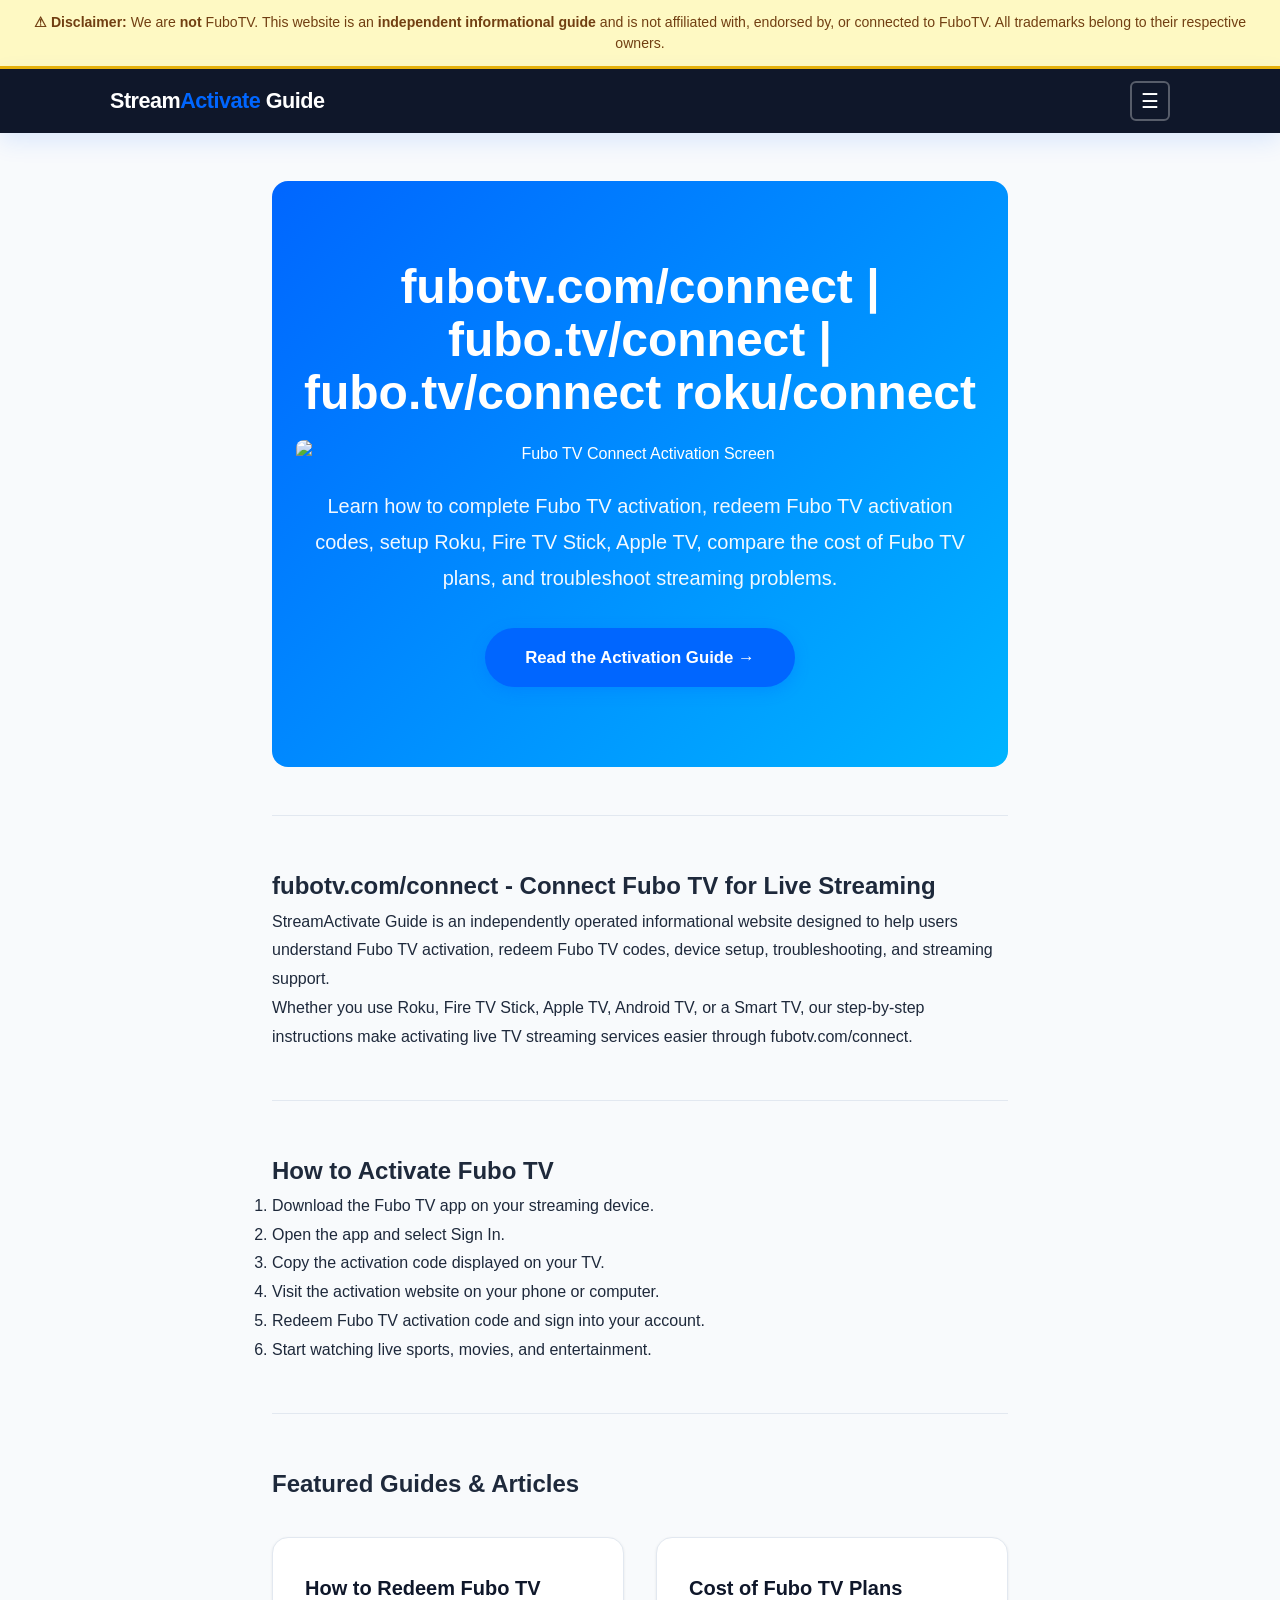
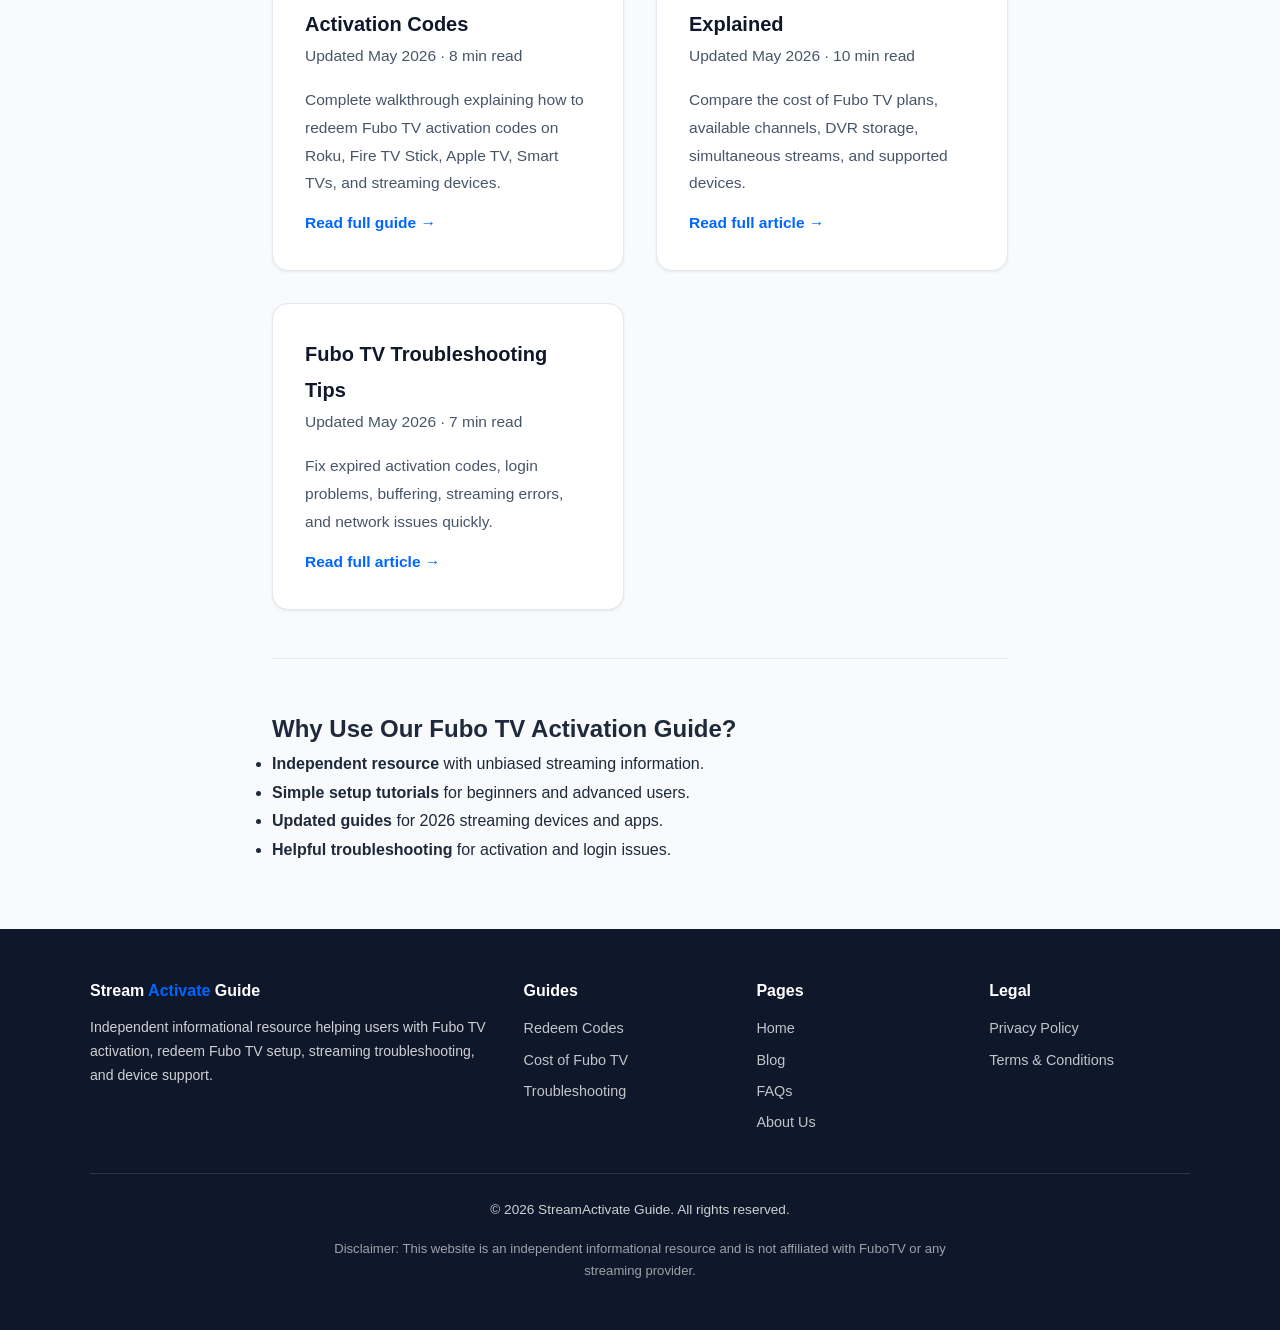
==== commit 7434eaf7: "Update index.html" ====
--- a/index.html
+++ b/index.html
@@ -6,17 +6,17 @@
     <meta name="robots" content="index, follow">
 
     <!-- Primary SEO -->
-    <title>Fubo TV Activation Guide – Redeem Fubo TV Codes & Setup Help</title>
+    <title>Fubo.tv/connect - Fubo Tv - Activation Guide & Redeem Codes</title>
 
     <meta name="description" content="Learn Fubo TV activation steps, redeem Fubo TV codes, setup Roku, Fire TV Stick, Apple TV, check cost of Fubo TV plans, and fix streaming issues.">
 
-    <meta name="keywords" content="fubo tv activation, redeem fubo tv, cost of fubo tv, activate fubo tv, fubo tv setup, fubo tv activation code, fubo tv troubleshooting">
+    <meta name="keywords" content="fubo tv activation, redeem fubo tv, cost of fubo tv, activate fubo tv, fubo tv setup, fubo tv activation code, fubo tv troubleshooting, fubotv.com/connect, fubo.tv/connect">
 
     <link rel="canonical" href="https://fubotvlink.github.io/">
 
     <!-- Open Graph -->
     <meta property="og:type" content="website">
-    <meta property="og:title" content="Fubo TV Activation Guide – Redeem Fubo TV Codes & Setup Help">
+    <meta property="og:title" content="Fubo.tv/connect - Fubo Tv - Activation Guide & Redeem Codes">
 
     <meta property="og:description" content="Step-by-step Fubo TV activation help, redeem Fubo TV codes, compare cost of Fubo TV plans, and troubleshoot streaming devices.">
 
@@ -27,7 +27,7 @@
     <!-- Twitter -->
     <meta name="twitter:card" content="summary_large_image">
 
-    <meta name="twitter:title" content="Fubo TV Activation Guide – Redeem Fubo TV Codes">
+    <meta name="twitter:title" content="Fubo.tv/connect - Fubo Tv - Activation Guide">
 
     <meta name="twitter:description" content="Learn how to activate Fubo TV, redeem Fubo TV activation codes, setup devices, compare plans, and solve streaming problems.">
 
@@ -110,8 +110,13 @@
                 <section class="hero">
 
                     <h1>
-                        Fubo TV Activation Guide & Streaming Setup Help
+                        fubotv.com/connect | fubo.tv/connect | fubo.tv/connect roku/connect
                     </h1>
+
+                    <img 
+                        src="images/fubo-tv-connect.jpg" 
+                        alt="Fubo TV Connect Activation Screen" 
+                        style="max-width: 100%; height: auto; margin: 20px 0; border-radius: 8px;">
 
                     <p>
                         Learn how to complete Fubo TV activation,
@@ -135,7 +140,7 @@
                 <section>
 
                     <h2>
-                        What Is StreamActivate Guide?
+                        fubotv.com/connect - Connect Fubo TV for Live Streaming
                     </h2>
 
                     <p>
@@ -149,7 +154,7 @@
                         Whether you use Roku, Fire TV Stick, Apple TV,
                         Android TV, or a Smart TV,
                         our step-by-step instructions make activating
-                        live TV streaming services easier.
+                        live TV streaming services easier through fubotv.com/connect.
                     </p>
 
                 </section>
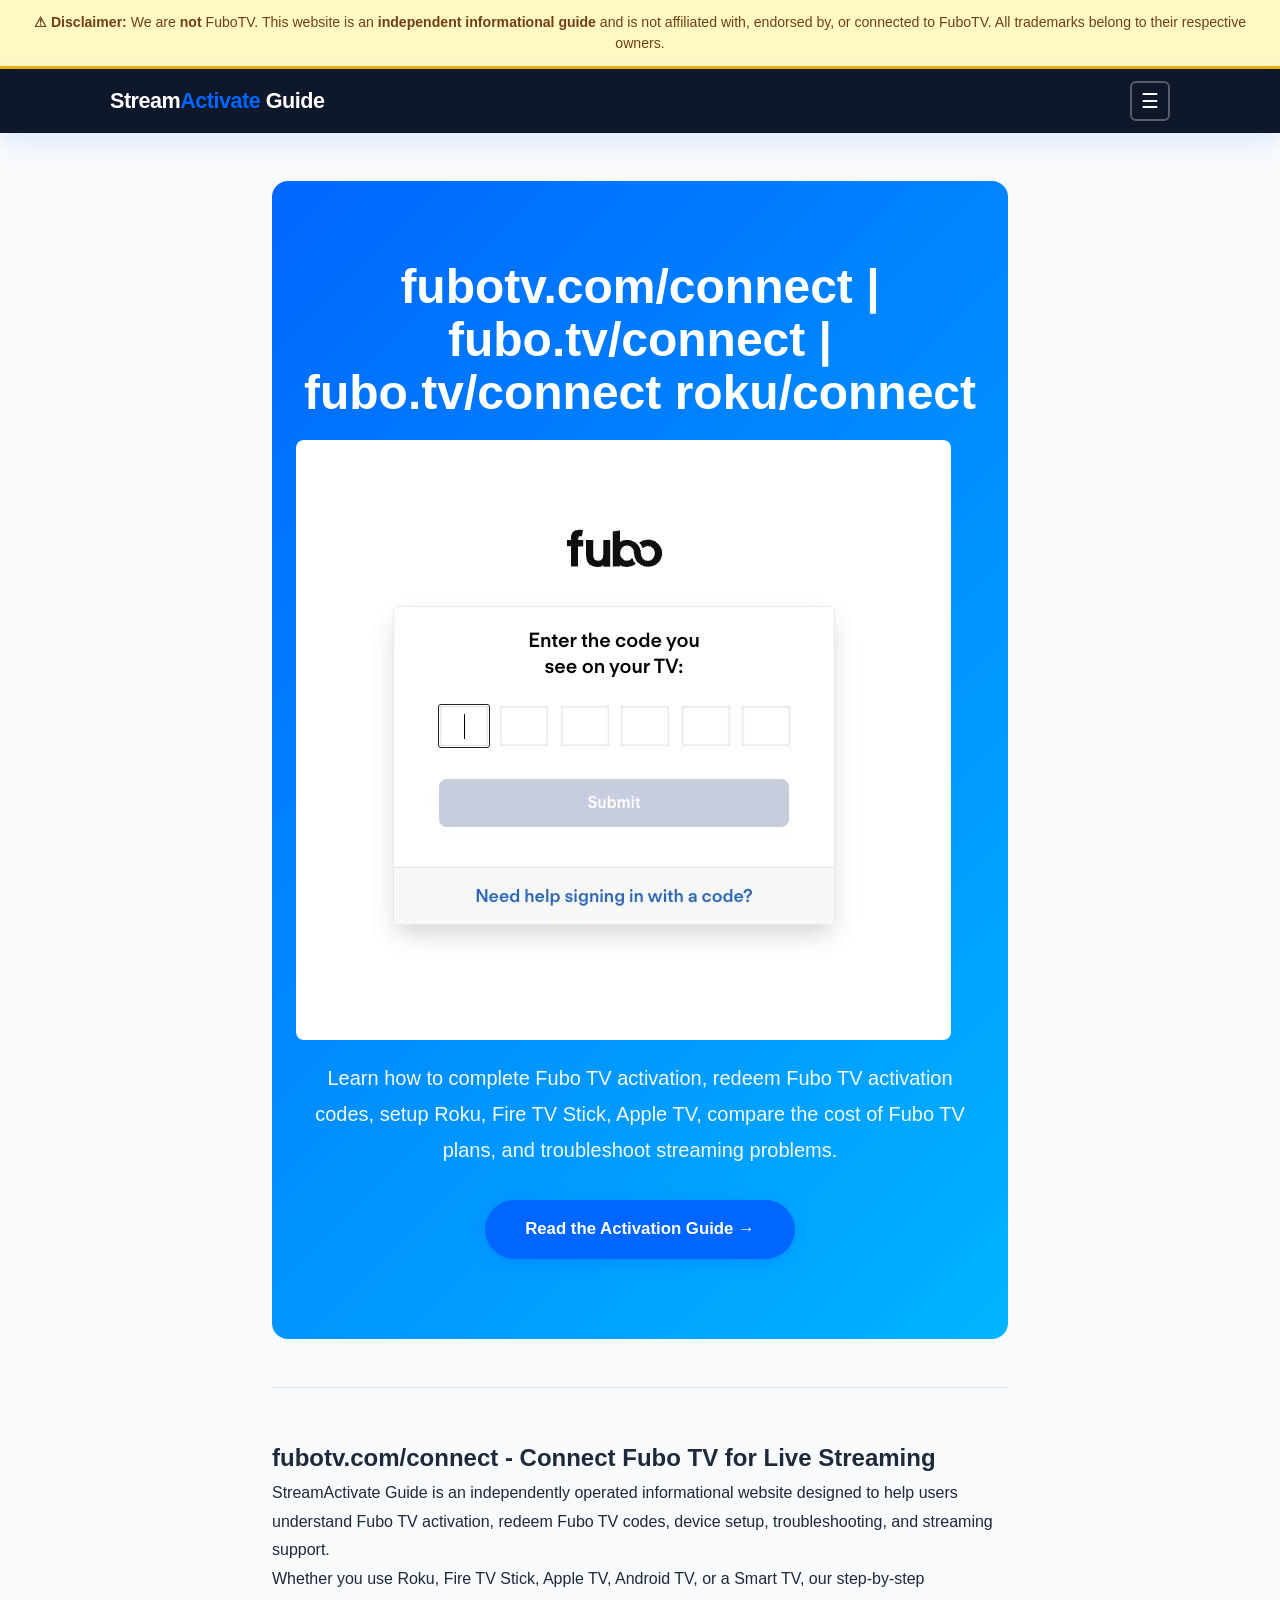
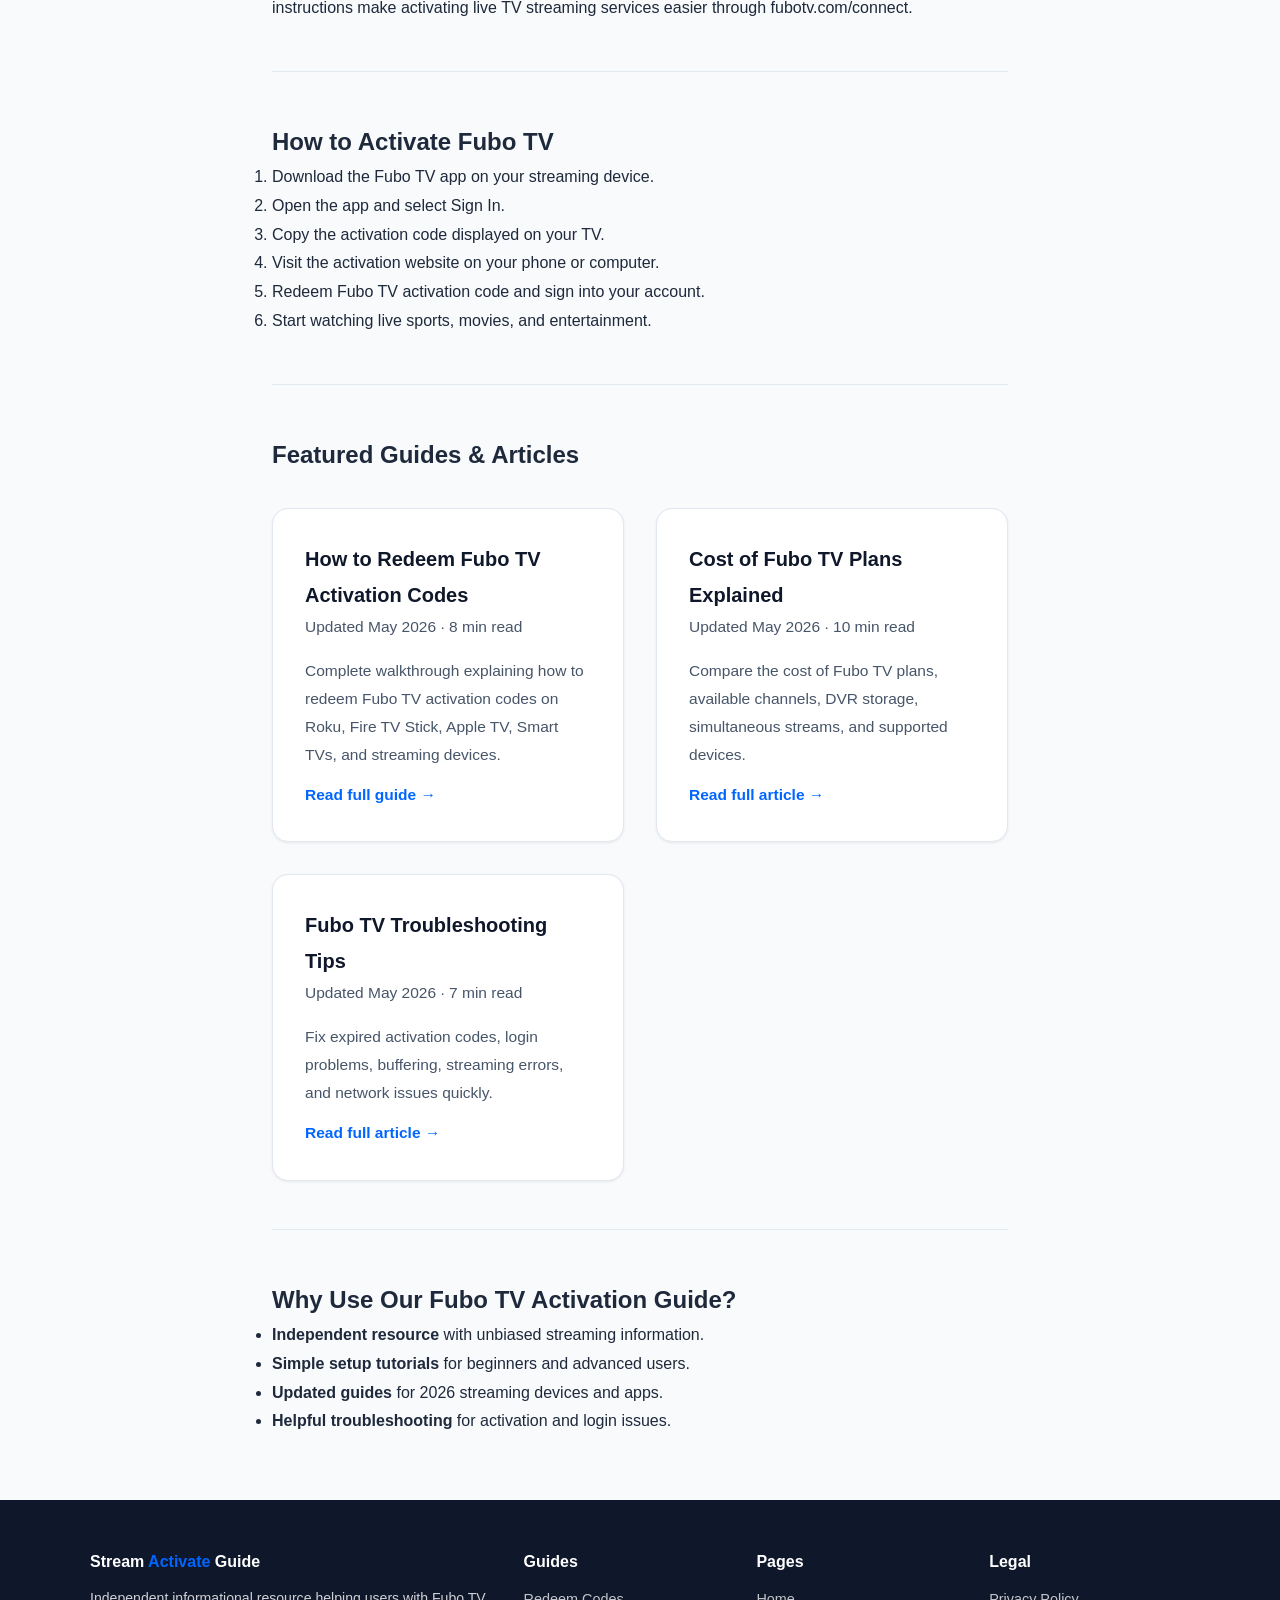
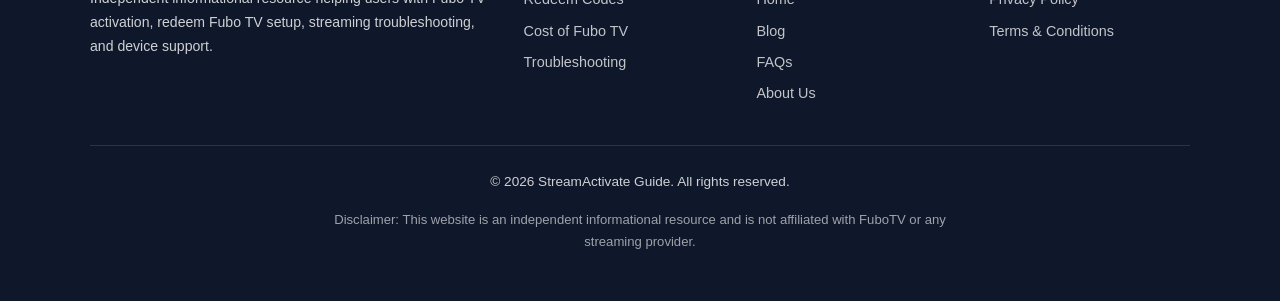
==== commit fc6d6cb8: "Update index.html" ====
--- a/index.html
+++ b/index.html
@@ -114,7 +114,7 @@
                     </h1>
 
                     <img 
-                        src="images/fubo-tv-connect.jpg" 
+                        src="h1.image.jpeg" 
                         alt="Fubo TV Connect Activation Screen" 
                         style="max-width: 100%; height: auto; margin: 20px 0; border-radius: 8px;">
 
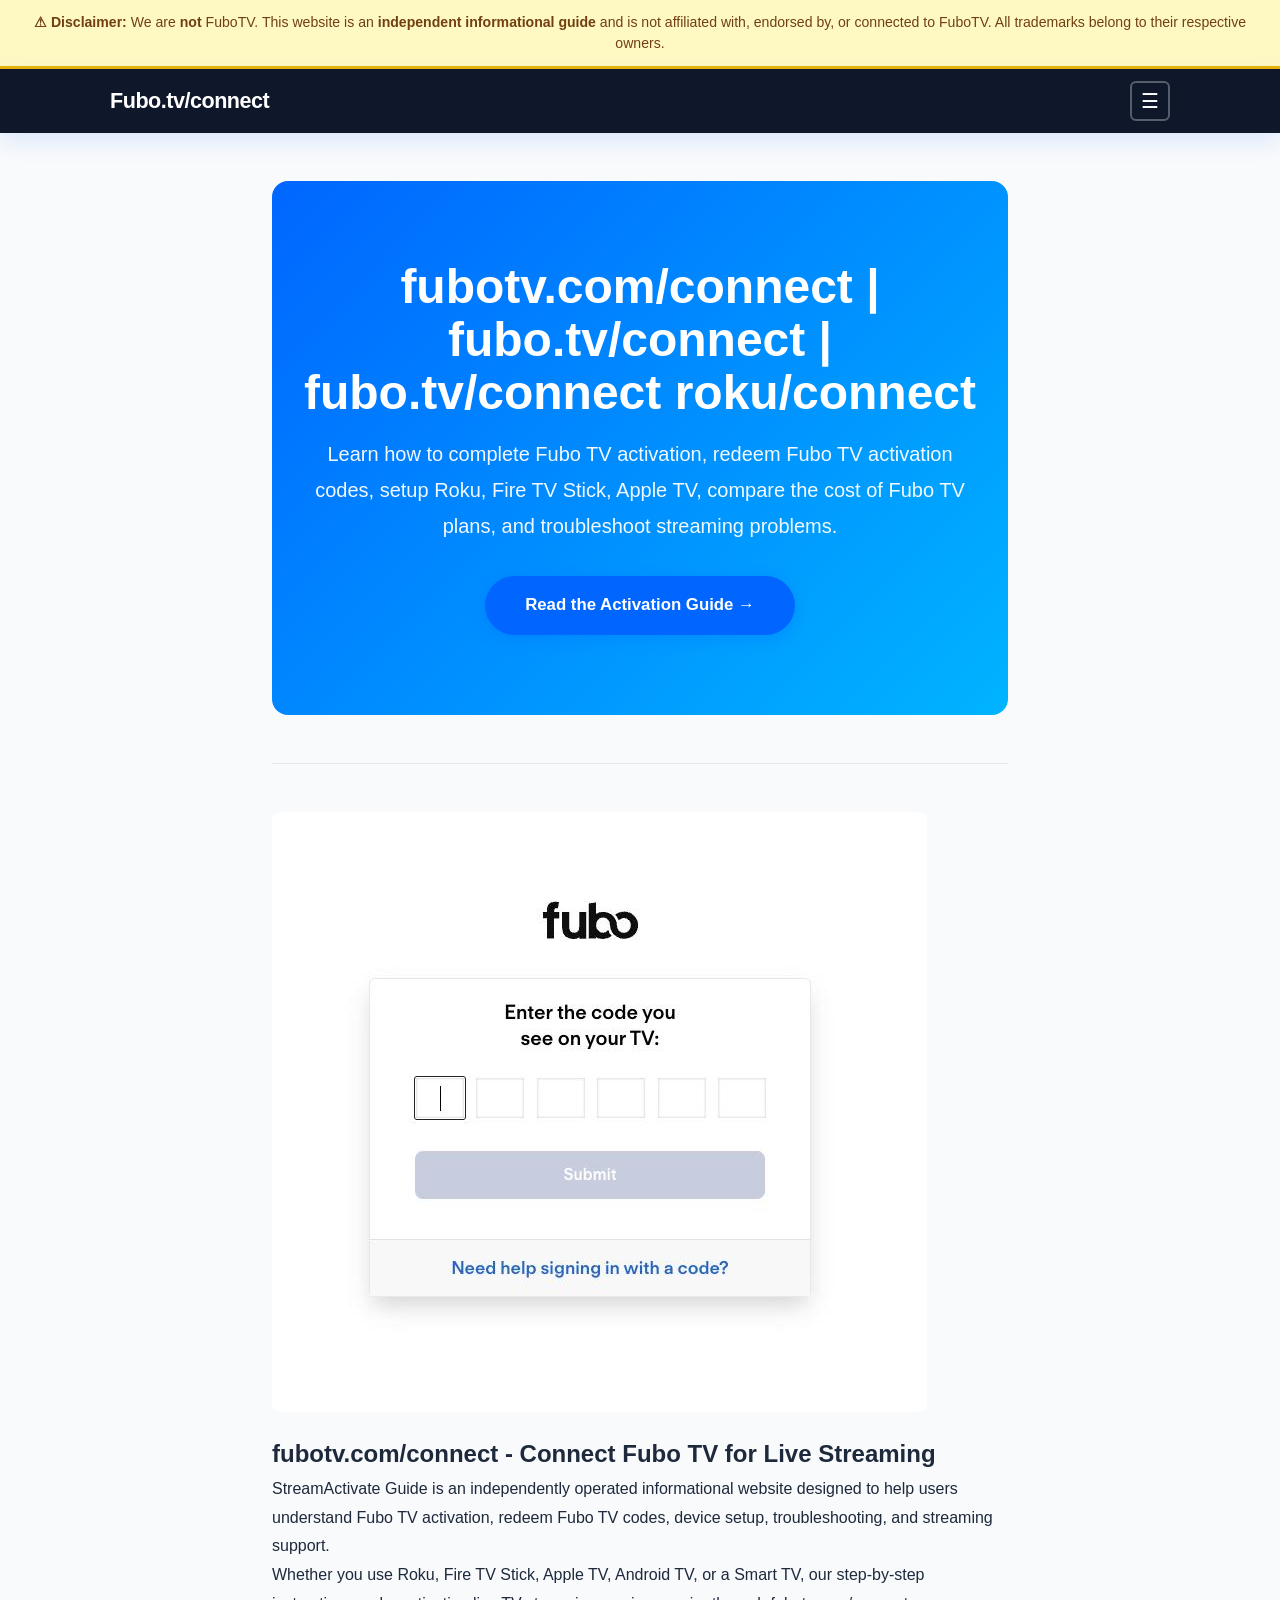
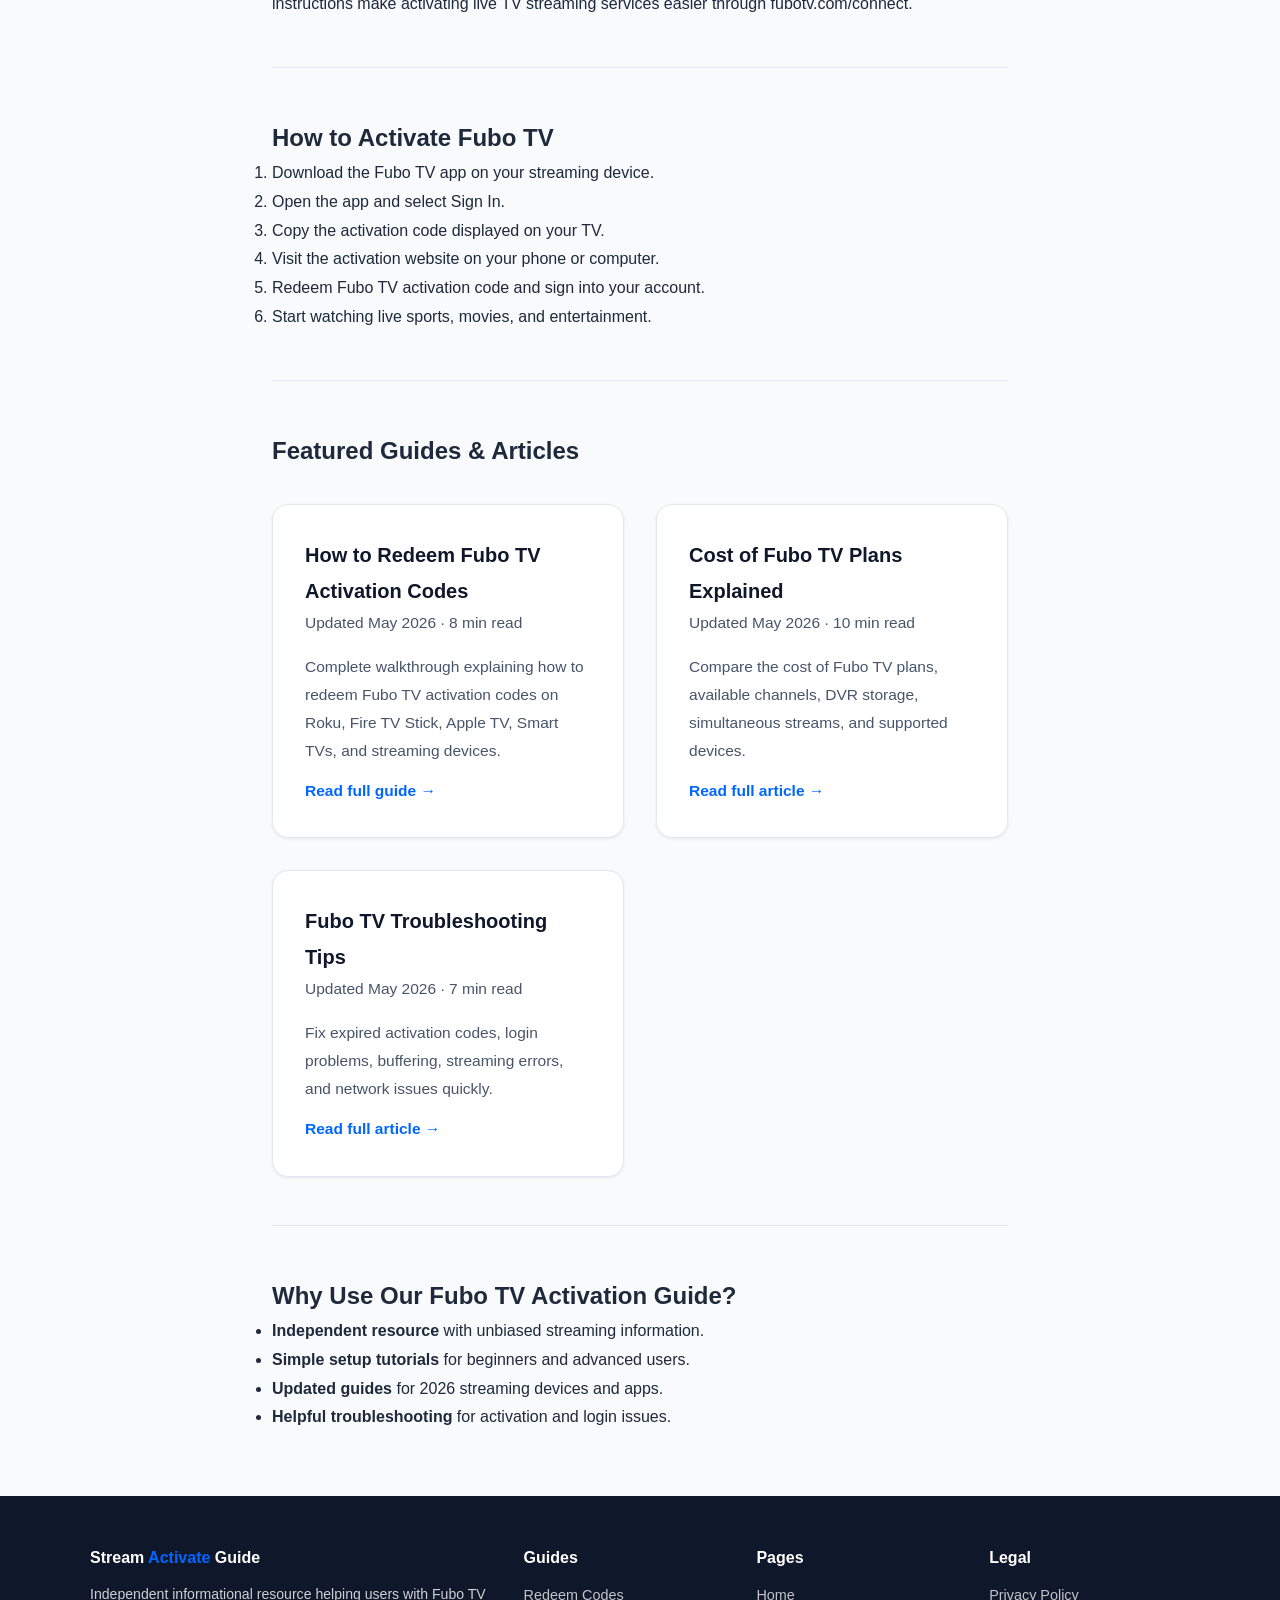
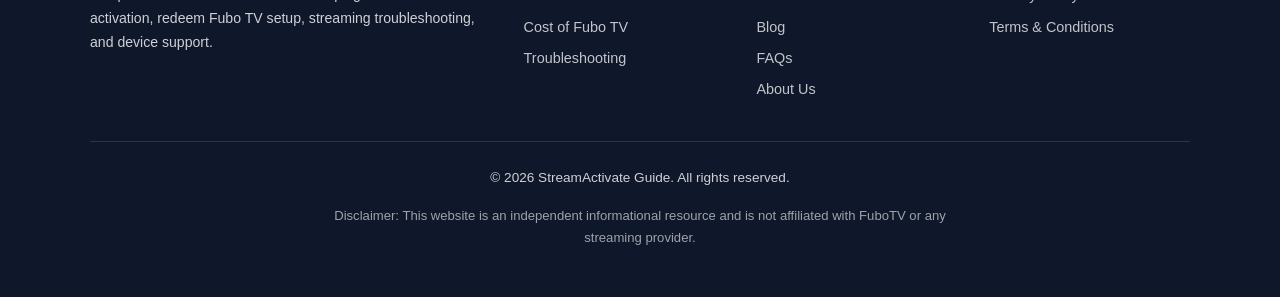
==== commit 8041b0fc: "Update index.html" ====
--- a/index.html
+++ b/index.html
@@ -75,7 +75,7 @@
         <div class="header-inner">
 
             <a href="index.html" class="site-logo">
-                Stream<span>Activate</span> Guide
+                Fubo.tv/connect
             </a>
 
             <button
@@ -113,10 +113,6 @@
                         fubotv.com/connect | fubo.tv/connect | fubo.tv/connect roku/connect
                     </h1>
 
-                    <img 
-                        src="h1.image.jpeg" 
-                        alt="Fubo TV Connect Activation Screen" 
-                        style="max-width: 100%; height: auto; margin: 20px 0; border-radius: 8px;">
 
                     <p>
                         Learn how to complete Fubo TV activation,
@@ -135,6 +131,10 @@
                 </section>
 
                 <hr class="section-divider">
+                 <img 
+                        src="h1.image.jpeg" 
+                        alt="Fubo TV Connect Activation Screen" 
+                        style="max-width: 100%; height: auto; margin: 20px 0; border-radius: 8px;">
 
                 <!-- Intro -->
                 <section>
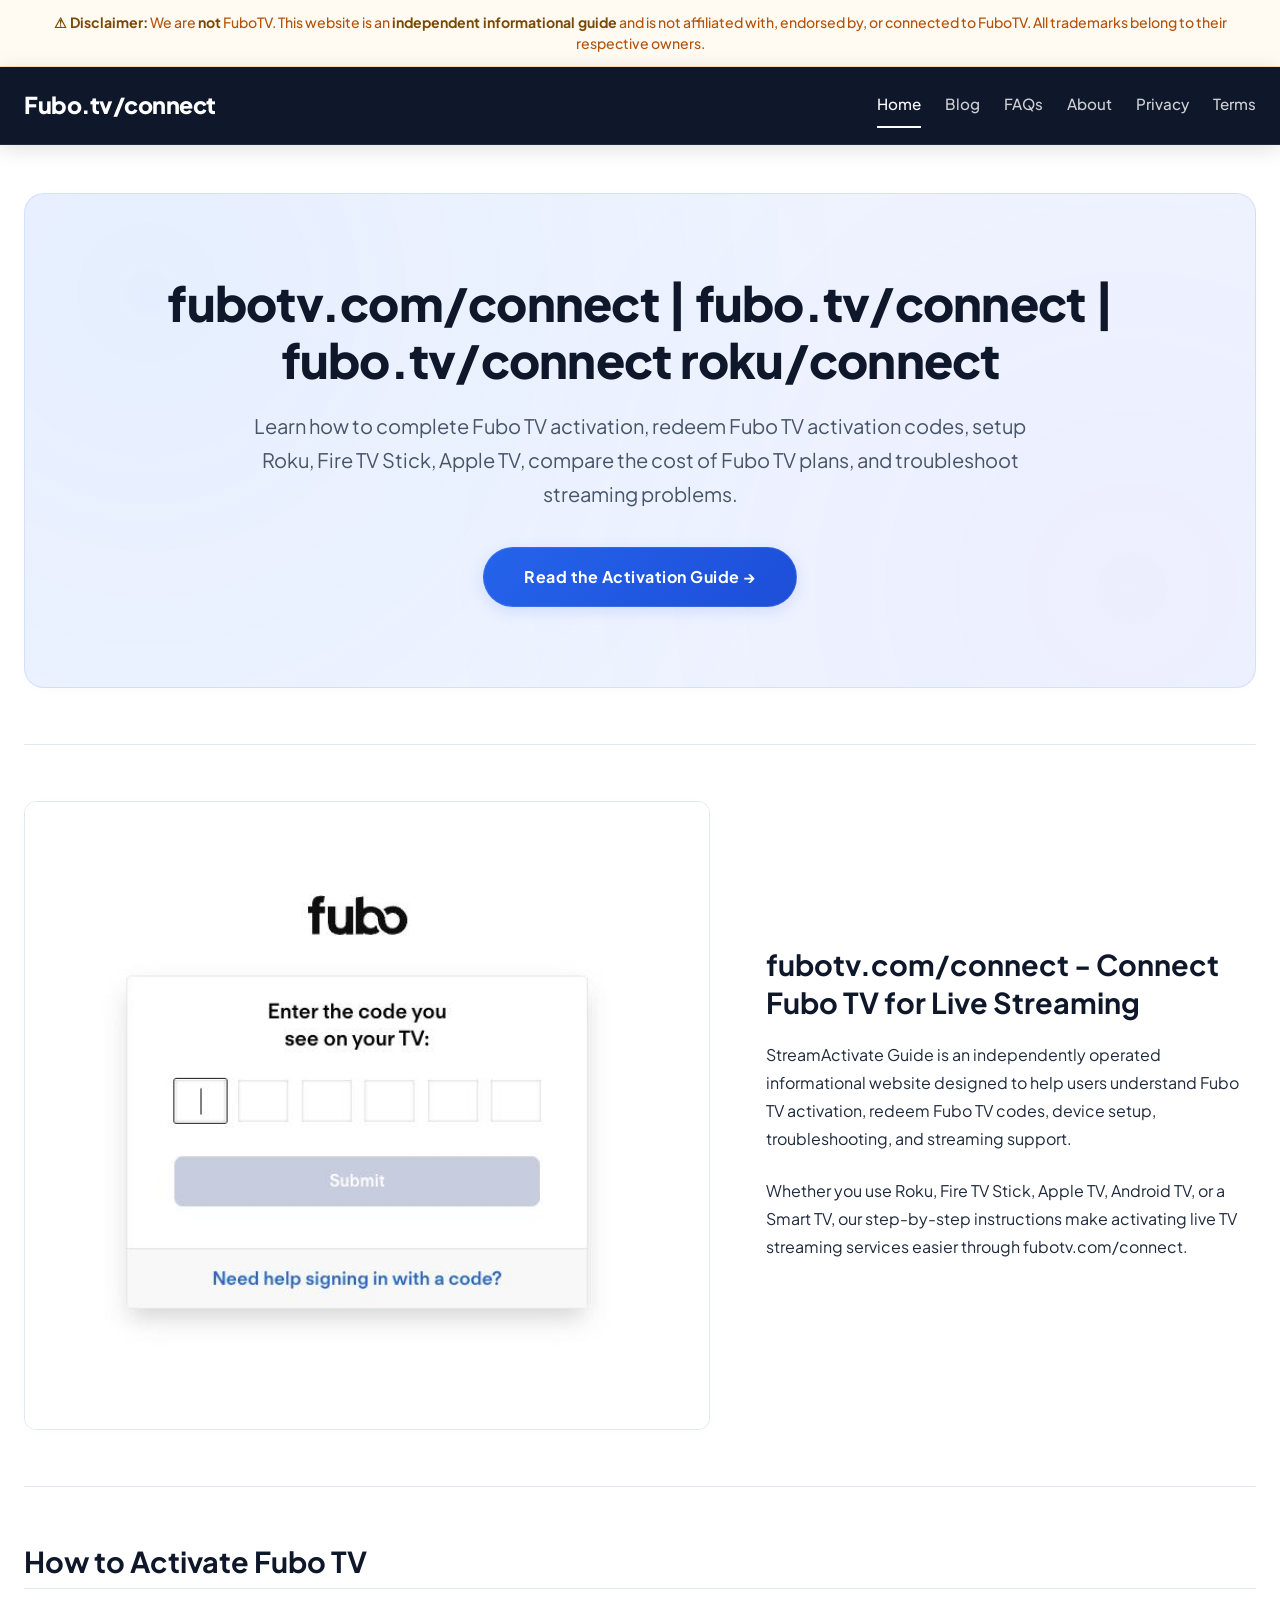
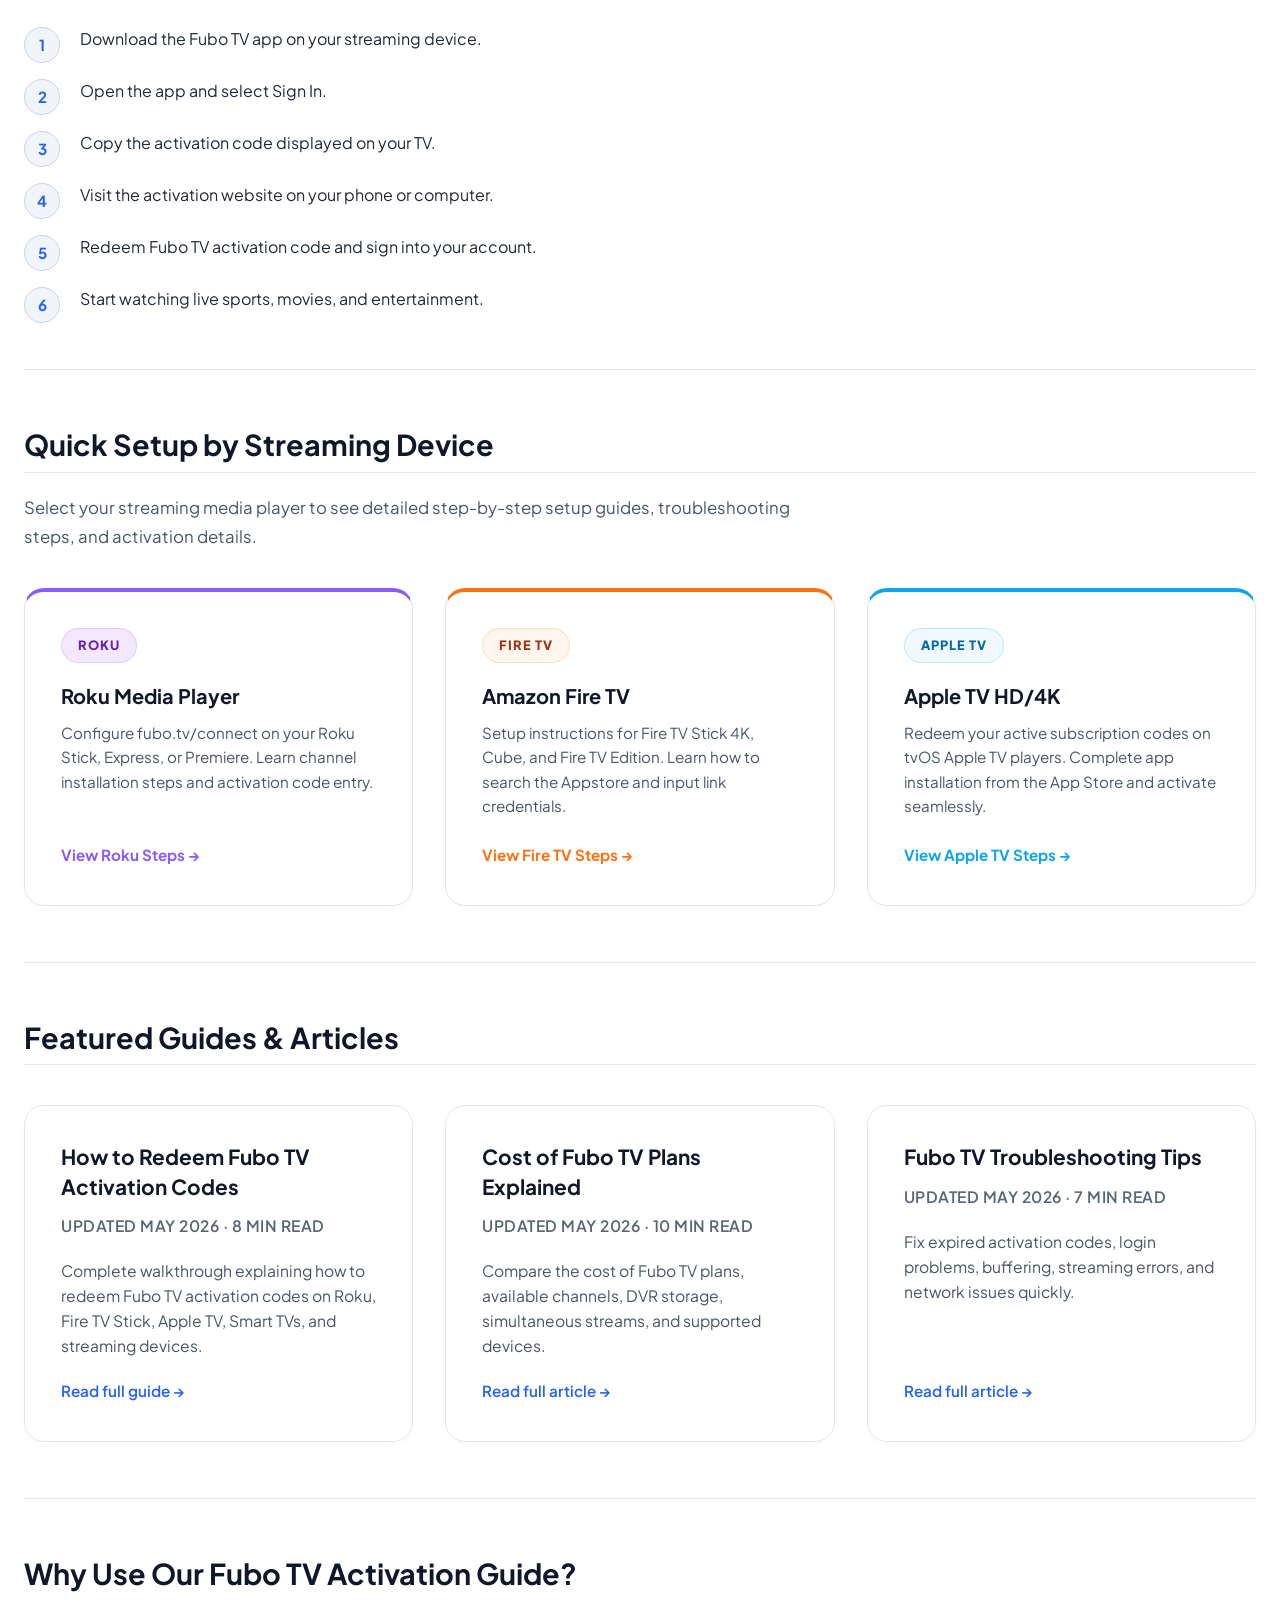
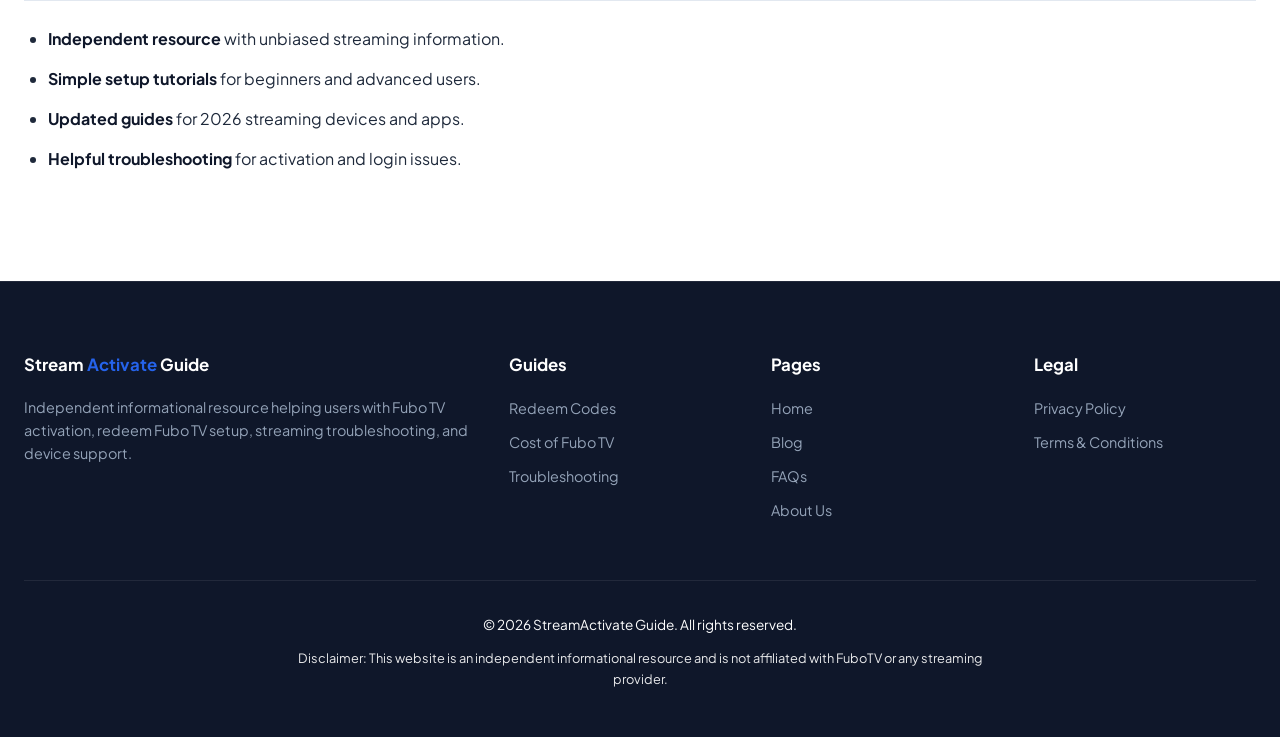
==== commit bb191d46: "feat: add new blog section, styling, and site-wide branding updates" ====
--- a/index.html
+++ b/index.html
@@ -131,55 +131,99 @@
                 </section>
 
                 <hr class="section-divider">
-                 <img 
-                        src="h1.image.jpeg" 
-                        alt="Fubo TV Connect Activation Screen" 
-                        style="max-width: 100%; height: auto; margin: 20px 0; border-radius: 8px;">
-
-                <!-- Intro -->
-                <section>
-
-                    <h2>
-                        fubotv.com/connect - Connect Fubo TV for Live Streaming
-                    </h2>
-
-                    <p>
-                        StreamActivate Guide is an independently operated
-                        informational website designed to help users understand
-                        Fubo TV activation, redeem Fubo TV codes,
-                        device setup, troubleshooting, and streaming support.
-                    </p>
-
-                    <p>
-                        Whether you use Roku, Fire TV Stick, Apple TV,
-                        Android TV, or a Smart TV,
-                        our step-by-step instructions make activating
-                        live TV streaming services easier through fubotv.com/connect.
-                    </p>
-
-                </section>
+                 <section class="intro-split">
+                     <div class="intro-image">
+                         <img 
+                                src="h1.image.jpeg" 
+                                alt="Fubo TV Connect Activation Screen">
+                     </div>
+                     <div class="intro-text">
+                         <h2>
+                             fubotv.com/connect - Connect Fubo TV for Live Streaming
+                         </h2>
+                         <p>
+                             StreamActivate Guide is an independently operated
+                             informational website designed to help users understand
+                             Fubo TV activation, redeem Fubo TV codes,
+                             device setup, troubleshooting, and streaming support.
+                         </p>
+                         <p>
+                             Whether you use Roku, Fire TV Stick, Apple TV,
+                             Android TV, or a Smart TV,
+                             our step-by-step instructions make activating
+                             live TV streaming services easier through fubotv.com/connect.
+                         </p>
+                     </div>
+                 </section>
 
                 <hr class="section-divider">
 
-                <!-- SEO Content -->
-                <section>
-
-                    <h2>
-                        How to Activate Fubo TV
-                    </h2>
-
-                    <ol>
-                        <li>Download the Fubo TV app on your streaming device.</li>
-                        <li>Open the app and select Sign In.</li>
-                        <li>Copy the activation code displayed on your TV.</li>
-                        <li>Visit the activation website on your phone or computer.</li>
-                        <li>Redeem Fubo TV activation code and sign into your account.</li>
-                        <li>Start watching live sports, movies, and entertainment.</li>
-                    </ol>
-
-                </section>
-
-                <hr class="section-divider">
+                 <!-- SEO Content -->
+                 <section>
+ 
+                     <h2>
+                         How to Activate Fubo TV
+                     </h2>
+ 
+                     <ol class="step-list">
+                         <li>Download the Fubo TV app on your streaming device.</li>
+                         <li>Open the app and select Sign In.</li>
+                         <li>Copy the activation code displayed on your TV.</li>
+                         <li>Visit the activation website on your phone or computer.</li>
+                         <li>Redeem Fubo TV activation code and sign into your account.</li>
+                         <li>Start watching live sports, movies, and entertainment.</li>
+                     </ol>
+ 
+                 </section>
+ 
+                 <hr class="section-divider">
+
+                 <!-- Supported Devices Grid (Adds Color & Rich Content) -->
+                 <section class="device-setup-section">
+                     <h2>
+                         Quick Setup by Streaming Device
+                     </h2>
+                     <p class="section-subtitle">
+                         Select your streaming media player to see detailed step-by-step setup guides, troubleshooting steps, and activation details.
+                     </p>
+                     
+                     <div class="device-grid">
+                         <div class="device-card device-roku">
+                             <div class="device-icon">
+                                 <span class="device-badge badge-roku">Roku</span>
+                             </div>
+                             <h3>Roku Media Player</h3>
+                             <p>
+                                 Configure fubo.tv/connect on your Roku Stick, Express, or Premiere. Learn channel installation steps and activation code entry.
+                             </p>
+                             <a href="blog/how-to-redeem-activation-codes.html" class="device-link">View Roku Steps →</a>
+                         </div>
+                         
+                         <div class="device-card device-firetv">
+                             <div class="device-icon">
+                                 <span class="device-badge badge-firetv">Fire TV</span>
+                             </div>
+                             <h3>Amazon Fire TV</h3>
+                             <p>
+                                 Setup instructions for Fire TV Stick 4K, Cube, and Fire TV Edition. Learn how to search the Appstore and input link credentials.
+                             </p>
+                             <a href="blog/how-to-redeem-activation-codes.html" class="device-link">View Fire TV Steps →</a>
+                         </div>
+                         
+                         <div class="device-card device-appletv">
+                             <div class="device-icon">
+                                 <span class="device-badge badge-appletv">Apple TV</span>
+                             </div>
+                             <h3>Apple TV HD/4K</h3>
+                             <p>
+                                 Redeem your active subscription codes on tvOS Apple TV players. Complete app installation from the App Store and activate seamlessly.
+                             </p>
+                             <a href="blog/how-to-redeem-activation-codes.html" class="device-link">View Apple TV Steps →</a>
+                         </div>
+                     </div>
+                 </section>
+ 
+                 <hr class="section-divider">
 
                 <!-- Featured Articles -->
                 <section>
--- a/css/styles.css
+++ b/css/styles.css
@@ -1,381 +1,1075 @@
-/* ============================================================
-   StreamActivate Guide — Shared Stylesheet (Mobile-First)
-   ============================================================ */
-/* --- Reset & Custom Properties --- */
-*,
-*::before,
-*::after {
-    box-sizing: border-box;
-    margin: 0;
-    padding: 0;
-}
-:root {
-    --c-primary: #0f172a;
-    --c-secondary: #1e293b;
-    --c-accent: #0066ff;               /* Modern streaming blue */
-    --c-accent-hover: #0052cc;
-    --c-text: #1e293b;
-    --c-text-light: #475569;
-    --c-bg: #f8fafc;
-    --c-white: #ffffff;
-    --c-border: #e2e8f0;
-    --c-code-bg: #f1f5f9;
-    --c-warn-bg: #fef9c3;
-    --c-warn-border: #eab308;
-    --c-warn-text: #713f12;
-    --c-success: #16a34a;
-    --c-caution: #ca8a04;
-    --font-sans: "Inter", -apple-system, BlinkMacSystemFont, "Segoe UI", Roboto, sans-serif;
-    --max-w: 800px;
-    --max-w-wide: 1100px;
-    --radius: 8px;
-    --radius-lg: 16px;
-    --shadow-sm: 0 1px 3px rgba(0, 0, 0, 0.08);
-    --shadow-md: 0 8px 25px rgba(0, 102, 255, 0.12);
-    --transition: 0.3s ease;
-}
-html {
-    scroll-behavior: smooth;
-    font-size: 16px;
-}
-body {
-    font-family: var(--font-sans);
-    color: var(--c-text);
-    background: var(--c-bg);
-    line-height: 1.8;
-    -webkit-font-smoothing: antialiased;
-    min-height: 100vh;
-    display: flex;
-    flex-direction: column;
-}
-img {
-    max-width: 100%;
-    height: auto;
-    display: block;
-}
-a {
-    color: var(--c-accent);
-    text-decoration: none;
-    transition: color var(--transition);
-}
-a:hover,
-a:focus {
-    color: var(--c-accent-hover);
-    text-decoration: underline;
-}
-/* --- Skip Link --- */
-.skip-link {
-    position: absolute;
-    top: -100%;
-    left: 1rem;
-    background: var(--c-accent);
-    color: var(--c-white);
-    padding: 0.5rem 1rem;
-    border-radius: var(--radius);
-    z-index: 10000;
-    font-weight: 600;
-}
-.skip-link:focus {
-    top: 1rem;
-}
-/* --- Disclaimer Banner --- */
-.disclaimer-banner {
-    background: var(--c-warn-bg);
-    border-bottom: 3px solid var(--c-warn-border);
-    color: var(--c-warn-text);
-    padding: 0.75rem 1.25rem;
-    text-align: center;
-    font-size: 0.88rem;
-    font-weight: 500;
-    line-height: 1.5;
-}
-.disclaimer-banner strong {
-    font-weight: 700;
-}
-/* --- Site Header --- */
-.site-header {
-    background: var(--c-primary);
-    color: var(--c-white);
-    position: sticky;
-    top: 0;
-    z-index: 1000;
-    box-shadow: var(--shadow-md);
-}
-.header-inner {
-    max-width: var(--max-w-wide);
-    margin: 0 auto;
-    padding: 0.75rem 1.25rem;
-    display: flex;
-    align-items: center;
-    justify-content: space-between;
-    gap: 0.5rem;
-}
-.site-logo {
-    font-size: 1.35rem;
-    font-weight: 800;
-    color: var(--c-white);
-    letter-spacing: -0.5px;
-    white-space: nowrap;
-}
-.site-logo:hover {
-    text-decoration: none;
-    color: var(--c-white);
-}
-.site-logo span {
-    color: var(--c-accent);
-}
-/* --- Nav Toggle (Mobile) --- */
-.nav-toggle {
-    display: flex;
-    align-items: center;
-    justify-content: center;
-    background: none;
-    border: 2px solid rgba(255, 255, 255, 0.3);
-    color: var(--c-white);
-    width: 40px;
-    height: 40px;
-    border-radius: 6px;
-    cursor: pointer;
-    font-size: 1.25rem;
-    line-height: 1;
-    transition: border-color var(--transition);
-}
-.nav-toggle:hover {
-    border-color: rgba(255, 255, 255, 0.6);
-}
-/* --- Main Nav --- */
-.main-nav {
-    display: none;
-    position: absolute;
-    top: 100%;
-    left: 0;
-    right: 0;
-    background: var(--c-secondary);
-    box-shadow: var(--shadow-md);
-    z-index: 999;
-}
-.main-nav.is-open {
-    display: block;
-}
-.main-nav ul {
-    list-style: none;
-    padding: 0.5rem 0;
-}
-.main-nav li {
-    margin: 0;
-}
-.main-nav a {
-    display: block;
-    color: rgba(255, 255, 255, 0.9);
-    padding: 0.7rem 1.5rem;
-    font-size: 0.95rem;
-    border-bottom: 1px solid rgba(255, 255, 255, 0.06);
-    transition: background var(--transition), color var(--transition);
-}
-.main-nav a:hover,
-.main-nav a:focus,
-.main-nav a.active {
-    background: rgba(255, 255, 255, 0.07);
-    color: var(--c-accent);
-    text-decoration: none;
-}
-/* --- Page Wrapper --- */
-.page-wrap {
-    flex: 1;
-}
-.content-wrap {
-    max-width: var(--max-w);
-    margin: 0 auto;
-    padding: 2rem 1.25rem 3rem;
-}
-/* --- Hero (Homepage only) --- */
-.hero {
-    background: linear-gradient(135deg, #0066ff, #00b4ff);
-    color: var(--c-white);
-    padding: 5rem 1.5rem;
-    text-align: center;
-    border-radius: var(--radius-lg);
-    margin-bottom: 2.5rem;
-}
-.hero h1 {
-    color: var(--c-white);
-    font-size: 2.4rem;
-    margin-bottom: 1rem;
-    line-height: 1.1;
-}
-.hero p {
-    font-size: 1.15rem;
-    opacity: 0.95;
-    max-width: 680px;
-    margin: 0 auto 2rem;
-}
-/* --- Buttons (Homepage only) --- */
-.btn {
-    display: inline-block;
-    background: var(--c-accent);
-    color: var(--c-white);
-    padding: 0.9rem 2.5rem;
-    border-radius: 50px;
-    font-weight: 700;
-    font-size: 1.05rem;
-    transition: all var(--transition);
-    box-shadow: 0 4px 15px rgba(0, 102, 255, 0.3);
-}
-.btn:hover {
-    background: var(--c-accent-hover);
-    transform: translateY(-4px);
-    box-shadow: 0 10px 25px rgba(0, 102, 255, 0.4);
-}
-/* --- Section Divider --- */
-.section-divider {
-    border: none;
-    border-top: 1px solid var(--c-border);
-    margin: 3rem 0;
-}
-/* --- Card Grid (Homepage featured cards only) --- */
-.card-grid {
-    display: grid;
-    grid-template-columns: 1fr;
-    gap: 2rem;
-    margin: 2rem 0;
-}
-.card {
-    background: var(--c-white);
-    border: 1px solid var(--c-border);
-    border-radius: var(--radius-lg);
-    padding: 2rem;
-    transition: all var(--transition);
-    box-shadow: var(--shadow-sm);
-}
-.card:hover {
-    box-shadow: var(--shadow-md);
-    transform: translateY(-8px);
-}
-.card h3 {
-    margin-top: 0;
-    font-size: 1.25rem;
-}
-.card h3 a {
-    color: var(--c-primary);
-}
-.card h3 a:hover {
-    color: var(--c-accent);
-    text-decoration: none;
-}
-.card p {
-    color: var(--c-text-light);
-    font-size: 0.97rem;
-}
-.card-meta {
-    font-size: 0.85rem;
-    color: var(--c-text-light);
-    margin-bottom: 1rem;
-}
-.read-more {
-    display: inline-block;
-    font-weight: 600;
-    font-size: 0.97rem;
-    margin-top: 0.75rem;
-    color: var(--c-accent);
-}
-/* --- Footer (Homepage only) --- */
-.site-footer {
-    background: var(--c-primary);
-    color: rgba(255, 255, 255, 0.8);
-    padding: 3rem 1.25rem;
-    font-size: 0.88rem;
-    line-height: 1.7;
-    margin-top: auto;
-}
-.footer-inner {
-    max-width: var(--max-w-wide);
-    margin: 0 auto;
-}
-.footer-grid {
-    display: grid;
-    grid-template-columns: 1fr;
-    gap: 2rem;
-    margin-bottom: 2rem;
-}
-.footer-col h4 {
-    color: var(--c-white);
-    font-size: 1rem;
-    margin-bottom: 0.75rem;
-}
-.footer-col ul {
-    list-style: none;
-    margin: 0;
-    padding: 0;
-}
-.footer-col li {
-    margin-bottom: 0.4rem;
-}
-.footer-col a {
-    color: rgba(255, 255, 255, 0.75);
-    font-size: 0.9rem;
-}
-.footer-col a:hover {
-    color: var(--c-accent);
-}
-.footer-bottom {
-    border-top: 1px solid rgba(255, 255, 255, 0.12);
-    padding-top: 1.5rem;
-    text-align: center;
-    font-size: 0.85rem;
-}
-.footer-disclaimer {
-    font-size: 0.82rem;
-    opacity: 0.75;
-    margin-top: 1rem;
-    max-width: 620px;
-    margin-left: auto;
-    margin-right: auto;
-}
-/* --- Back to Top --- */
-.back-to-top {
-    position: fixed;
-    bottom: 1.5rem;
-    right: 1.5rem;
-    background: var(--c-accent);
-    color: var(--c-white);
-    width: 48px;
-    height: 48px;
-    border-radius: 50%;
-    display: flex;
-    align-items: center;
-    justify-content: center;
-    font-size: 1.3rem;
-    text-decoration: none;
-    opacity: 0;
-    visibility: hidden;
-    transition: all 0.3s;
-    box-shadow: var(--shadow-md);
-    z-index: 998;
-}
-.back-to-top.is-visible {
-    opacity: 1;
-    visibility: visible;
-}
-.back-to-top:hover {
-    background: var(--c-accent-hover);
-    transform: scale(1.1);
-}
-
-/* ============ RESPONSIVE (Desktop 768px+) ============ */
-@media (min-width: 768px) {
-    .hero h1 { font-size: 3rem; }
-    .hero p { font-size: 1.25rem; }
-    .card-grid { grid-template-columns: repeat(auto-fit, minmax(320px, 1fr)); }
-    .footer-grid { grid-template-columns: 2fr 1fr 1fr 1fr; }
-    .content-wrap { padding: 3rem 2rem 4rem; }
-}
-
-/* ============ PRINT ============ */
-@media print {
-    .site-header,
-    .back-to-top,
-    .nav-toggle,
-    .disclaimer-banner { display: none; }
-    body { font-size: 11pt; color: #000; }
-    a { color: #000; }
-}
+/* ============================================================
+   StreamActivate Guide — Premium Pure White Stylesheet
+   ============================================================ */
+
+/* --- Google Fonts Import --- */
+@import url('https://fonts.googleapis.com/css2?family=Plus+Jakarta+Sans:wght@400;500;600;700;800&display=swap');
+
+/* --- Reset & Custom Properties --- */
+*,
+*::before,
+*::after {
+    box-sizing: border-box;
+    margin: 0;
+    padding: 0;
+}
+
+:root {
+    /* Color Palette - Premium Minimalist Pure White Theme with Dark Accented Header/Footer */
+    --c-bg: #ffffff;                       /* Pure white canvas background */
+    --c-primary: #0f172a;                  /* Very deep charcoal slate for primary headers */
+    --c-secondary: #ffffff;                /* Pure white cards and panels */
+    --c-accent: #2563eb;                   /* Vibrant royal indigo-blue */
+    --c-accent-hover: #1d4ed8;              /* Strong electric blue on hover */
+    --c-text: #1e293b;                     /* Highly legible slate-grey for paragraph text */
+    --c-text-light: #475569;               /* Solid dark-gray slate for secondary/meta details */
+    --c-white: #ffffff;
+    --c-border: #e2e8f0;                   /* Crisp, clean, thin border line */
+    
+    /* Deep Accents for Header & Footer */
+    --c-dark-header: #0f172a;              /* Rich space-charcoal header & footer background */
+    
+    /* Code and Alert styles adapted for Light mode */
+    --c-code-bg: #f1f5f9;
+    --c-warn-bg: rgba(245, 158, 11, 0.05);
+    --c-warn-border: rgba(245, 158, 11, 0.25);
+    --c-warn-text: #b45309;
+    
+    --c-success: #059669;
+    --c-caution: #d97706;
+    
+    --font-sans: "Plus Jakarta Sans", "Inter", -apple-system, BlinkMacSystemFont, "Segoe UI", Roboto, sans-serif;
+    --max-w: 1340px;                       /* Extra wide desktop container to fully remove empty margins */
+    --max-w-wide: 1440px;                  /* Broadest header and footer boundaries */
+    --radius: 12px;
+    --radius-lg: 20px;
+    --shadow-sm: 0 2px 12px rgba(0, 0, 0, 0.02);
+    --shadow-md: 0 8px 24px rgba(0, 0, 0, 0.04);
+    --shadow-lg: 0 16px 36px rgba(0, 0, 0, 0.05);
+    
+    --transition: 0.25s cubic-bezier(0.4, 0, 0.2, 1);
+}
+
+/* --- Base Styles --- */
+html {
+    scroll-behavior: smooth;
+    font-size: 16px;
+}
+
+body {
+    font-family: var(--font-sans);
+    color: var(--c-text);
+    background: var(--c-bg);
+    line-height: 1.75;
+    -webkit-font-smoothing: antialiased;
+    -moz-osx-font-smoothing: grayscale;
+    min-height: 100vh;
+    display: flex;
+    flex-direction: column;
+}
+
+/* Custom Scrollbar for modern webkit browsers */
+::-webkit-scrollbar {
+    width: 8px;
+    height: 8px;
+}
+::-webkit-scrollbar-track {
+    background: var(--c-bg);
+}
+::-webkit-scrollbar-thumb {
+    background: #e2e8f0;
+    border-radius: 4px;
+    border: 1px solid var(--c-bg);
+}
+::-webkit-scrollbar-thumb:hover {
+    background: var(--c-accent);
+}
+
+img {
+    max-width: 100%;
+    height: auto;
+    display: block;
+    border-radius: var(--radius);
+    box-shadow: var(--shadow-sm);
+    border: 1px solid var(--c-border);
+}
+
+a {
+    color: var(--c-accent);
+    text-decoration: none;
+    transition: color var(--transition), text-shadow var(--transition);
+}
+
+a:hover,
+a:focus {
+    color: var(--c-accent-hover);
+    text-decoration: underline;
+}
+
+/* --- Typography Helpers --- */
+h1, h2, h3, h4, h5, h6 {
+    color: var(--c-primary);
+    font-family: var(--font-sans);
+    font-weight: 700;
+    line-height: 1.3;
+    margin-top: 2.5rem;
+    margin-bottom: 1.25rem;
+}
+
+h1 {
+    font-size: 2.2rem;
+    font-weight: 800;
+    letter-spacing: -0.5px;
+    margin-top: 0;
+}
+
+h2 {
+    font-size: 1.65rem;
+    border-bottom: 1px solid var(--c-border);
+    padding-bottom: 0.5rem;
+    margin-top: 3rem;
+}
+
+h3 {
+    font-size: 1.25rem;
+}
+
+p {
+    margin-bottom: 1.5rem;
+    color: var(--c-text);
+}
+
+strong {
+    color: var(--c-primary);
+}
+
+/* --- Skip Link --- */
+.skip-link {
+    position: absolute;
+    top: -100%;
+    left: 1rem;
+    background: var(--c-accent);
+    color: var(--c-white);
+    padding: 0.5rem 1.25rem;
+    border-radius: var(--radius);
+    z-index: 10000;
+    font-weight: 600;
+    box-shadow: var(--shadow-md);
+}
+.skip-link:focus {
+    top: 1rem;
+}
+
+/* --- Disclaimer Banner --- */
+.disclaimer-banner {
+    background: var(--c-warn-bg);
+    border-bottom: 1px solid var(--c-warn-border);
+    color: var(--c-warn-text);
+    padding: 0.75rem 1.5rem;
+    text-align: center;
+    font-size: 0.88rem;
+    font-weight: 500;
+    line-height: 1.5;
+    box-shadow: 0 1px 3px rgba(0, 0, 0, 0.01);
+    backdrop-filter: blur(8px);
+    -webkit-backdrop-filter: blur(8px);
+}
+.disclaimer-banner strong {
+    color: hsl(35, 90%, 25%);
+    font-weight: 700;
+}
+
+/* --- Site Header (Accented Premium Dark Blue) --- */
+.site-header {
+    background: var(--c-dark-header);
+    border-bottom: 1px solid rgba(255, 255, 255, 0.08);
+    position: sticky;
+    top: 0;
+    z-index: 1000;
+    box-shadow: 0 4px 20px rgba(0, 0, 0, 0.12);
+}
+.header-inner {
+    max-width: var(--max-w-wide);
+    margin: 0 auto;
+    padding: 1rem 1.5rem;
+    display: flex;
+    align-items: center;
+    justify-content: space-between;
+    gap: 0.5rem;
+}
+.site-logo {
+    font-size: 1.45rem;
+    font-weight: 800;
+    color: var(--c-white);
+    letter-spacing: -0.5px;
+    white-space: nowrap;
+    text-shadow: none;
+    display: flex;
+    align-items: center;
+}
+.site-logo:hover {
+    text-decoration: none;
+    color: var(--c-white);
+    opacity: 0.95;
+}
+.site-logo span {
+    color: var(--c-accent);
+}
+
+/* --- Nav Toggle (Mobile) --- */
+.nav-toggle {
+    display: flex;
+    align-items: center;
+    justify-content: center;
+    background: rgba(255, 255, 255, 0.08);
+    border: 1px solid rgba(255, 255, 255, 0.15);
+    color: var(--c-white);
+    width: 40px;
+    height: 40px;
+    border-radius: 8px;
+    cursor: pointer;
+    font-size: 1.25rem;
+    line-height: 1;
+    transition: background var(--transition), border-color var(--transition);
+}
+.nav-toggle:hover {
+    background: rgba(255, 255, 255, 0.15);
+    border-color: rgba(255, 255, 255, 0.25);
+}
+
+/* --- Main Nav (Mobile Menu) --- */
+.main-nav {
+    display: none;
+    position: absolute;
+    top: 100%;
+    left: 0;
+    right: 0;
+    background: var(--c-dark-header);
+    box-shadow: var(--shadow-md);
+    border-bottom: 1px solid rgba(255, 255, 255, 0.1);
+    z-index: 999;
+}
+.main-nav.is-open {
+    display: block;
+}
+.main-nav ul {
+    list-style: none;
+    padding: 0.5rem 0;
+}
+.main-nav li {
+    margin: 0;
+}
+.main-nav a {
+    display: block;
+    color: rgba(255, 255, 255, 0.75);
+    padding: 0.8rem 1.5rem;
+    font-size: 0.95rem;
+    border-bottom: 1px solid rgba(255, 255, 255, 0.05);
+    transition: background var(--transition), color var(--transition);
+}
+.main-nav a:hover,
+.main-nav a:focus,
+.main-nav a.active {
+    background: rgba(255, 255, 255, 0.02);
+    color: var(--c-white);
+    text-decoration: none;
+}
+
+/* --- Page Wrapper --- */
+.page-wrap {
+    flex: 1;
+}
+.content-wrap {
+    max-width: var(--max-w);
+    margin: 0 auto;
+    padding: 2rem 1rem 3.5rem;            /* Reduced horizontal margins to cover space */
+}
+
+/* --- Breadcrumbs --- */
+.breadcrumbs {
+    display: flex;
+    flex-wrap: wrap;
+    list-style: none;
+    padding: 0;
+    margin: 0 0 2rem 0;
+    font-size: 0.9rem;
+    color: var(--c-text-light);
+    gap: 0.5rem;
+    align-items: center;
+}
+.breadcrumbs li {
+    display: flex;
+    align-items: center;
+    gap: 0.5rem;
+}
+.breadcrumbs li:not(:last-child)::after {
+    content: "›";
+    font-size: 1.1rem;
+    color: rgba(0, 0, 0, 0.15);
+    font-weight: 700;
+}
+.breadcrumbs a {
+    color: var(--c-text-light);
+    transition: color var(--transition);
+}
+.breadcrumbs a:hover {
+    color: var(--c-accent);
+    text-decoration: none;
+}
+
+/* --- Hero (Homepage only) --- */
+.hero {
+    background: radial-gradient(circle at 10% 20%, rgba(59, 130, 246, 0.06) 0%, transparent 60%),
+                radial-gradient(circle at 90% 80%, rgba(139, 92, 246, 0.04) 0%, transparent 60%),
+                #f0f5ff;                   /* Gorgeous light blue-indigo wash */
+    border: 1px solid rgba(37, 99, 235, 0.12); /* Subtle matching accent border */
+    color: var(--c-text);
+    padding: 5rem 2rem;
+    text-align: center;
+    border-radius: var(--radius-lg);
+    margin-bottom: 3rem;
+    box-shadow: var(--shadow-sm);
+    position: relative;
+    overflow: hidden;
+}
+.hero h1 {
+    color: var(--c-primary);
+    font-size: 2.3rem;
+    margin-bottom: 1.25rem;
+    line-height: 1.2;
+    letter-spacing: -0.75px;
+    font-weight: 800;
+}
+.hero p {
+    font-size: 1.15rem;
+    color: var(--c-text-light);
+    max-width: 800px;
+    margin: 0 auto 2.25rem;
+    line-height: 1.7;
+}
+
+/* --- Buttons (Homepage only) --- */
+.btn {
+    display: inline-block;
+    background: linear-gradient(135deg, var(--c-accent), #1d4ed8);
+    color: var(--c-white);
+    padding: 0.95rem 2.5rem;
+    border-radius: 50px;
+    font-weight: 700;
+    font-size: 1rem;
+    letter-spacing: 0.5px;
+    transition: all var(--transition);
+    box-shadow: 0 4px 15px rgba(37, 99, 235, 0.15);
+    border: 1px solid rgba(255, 255, 255, 0.1);
+    position: relative;
+    cursor: pointer;
+}
+.btn:hover {
+    background: linear-gradient(135deg, #1d4ed8, var(--c-accent));
+    transform: translateY(-2px);
+    box-shadow: 0 8px 25px rgba(37, 99, 235, 0.3);
+    color: var(--c-white);
+    text-decoration: none;
+}
+.btn:active {
+    transform: translateY(-0.5px);
+}
+
+/* --- Section Divider --- */
+.section-divider {
+    border: none;
+    border-top: 1px solid var(--c-border);
+    margin: 3.5rem 0;
+}
+
+/* --- Intro Split (Homepage only) --- */
+.intro-split {
+    display: flex;
+    flex-direction: column;
+    gap: 2rem;
+    align-items: center;
+    margin: 3.5rem 0;
+}
+.intro-image {
+    width: 100%;
+}
+.intro-image img {
+    width: 100%;
+    height: auto;
+    border-radius: var(--radius);
+    box-shadow: var(--shadow-sm);
+    border: 1px solid var(--c-border);
+    margin: 0 !important; /* Overriding potential legacy inline styles */
+}
+.intro-text {
+    width: 100%;
+}
+.intro-text h2 {
+    margin-top: 0;
+    border-bottom: none;
+    padding-bottom: 0;
+}
+
+@media (min-width: 768px) {
+    .intro-split {
+        flex-direction: row;
+        gap: 3.5rem;
+        align-items: center;
+    }
+    .intro-image {
+        flex: 1.4;                         /* Significantly larger weight for the activation screen image */
+        max-width: 58%;                    /* Increased image column ratio to display much larger image */
+    }
+    .intro-text {
+        flex: 1;
+    }
+}
+
+/* --- Card Grid (Homepage featured cards only) --- */
+.card-grid {
+    display: grid;
+    grid-template-columns: 1fr;
+    gap: 2rem;
+    margin: 2.5rem 0;
+}
+.card {
+    background: var(--c-secondary);
+    border: 1px solid var(--c-border);
+    border-radius: var(--radius-lg);
+    padding: 2.25rem;
+    transition: all var(--transition);
+    box-shadow: var(--shadow-sm);
+    position: relative;
+    display: flex;
+    flex-direction: column;
+    overflow: hidden;
+}
+.card::before {
+    content: '';
+    position: absolute;
+    top: 0;
+    left: 0;
+    width: 4px;
+    height: 100%;
+    background: linear-gradient(to bottom, var(--c-accent), transparent);
+    opacity: 0;
+    transition: opacity var(--transition);
+}
+.card:hover {
+    box-shadow: var(--shadow-lg), 0 0 25px rgba(0, 0, 0, 0.01);
+    transform: translateY(-4px);
+    border-color: rgba(37, 99, 235, 0.2);
+}
+.card:hover::before {
+    opacity: 1;
+}
+.card h2,
+.card h3 {
+    margin-top: 0;
+    margin-bottom: 0.75rem;
+    font-size: 1.3rem;
+    font-weight: 700;
+    line-height: 1.4;
+    border: none;
+    padding-bottom: 0;
+}
+.card h2 a,
+.card h3 a {
+    color: var(--c-primary);
+    transition: color var(--transition);
+}
+.card h2 a:hover,
+.card h3 a:hover {
+    color: var(--c-accent);
+    text-decoration: none;
+}
+.card p {
+    color: var(--c-text-light);
+    font-size: 0.98rem;
+    line-height: 1.6;
+    margin-bottom: 1.25rem;
+}
+.card-meta {
+    font-size: 0.85rem;
+    color: var(--c-text-light);
+    opacity: 0.9;
+    margin-bottom: 0.75rem;
+    text-transform: uppercase;
+    letter-spacing: 0.5px;
+    font-weight: 600;
+}
+.read-more {
+    display: inline-block;
+    font-weight: 600;
+    font-size: 0.95rem;
+    color: var(--c-accent);
+    margin-top: auto;
+    transition: transform var(--transition), color var(--transition);
+}
+.card:hover .read-more {
+    color: var(--c-accent-hover);
+    transform: translateX(4px);
+}
+
+/* --- Supported Devices Grid (Adds Content & Color) --- */
+.device-setup-section {
+    margin: 3.5rem 0;
+}
+.section-subtitle {
+    font-size: 1.05rem;
+    color: var(--c-text-light);
+    margin-bottom: 2.25rem;
+    max-width: 800px;
+}
+.device-grid {
+    display: grid;
+    grid-template-columns: 1fr;
+    gap: 2rem;
+}
+.device-card {
+    background: var(--c-secondary);
+    border: 1px solid var(--c-border);
+    border-radius: var(--radius-lg);
+    padding: 2.25rem;
+    transition: all var(--transition);
+    box-shadow: var(--shadow-sm);
+    display: flex;
+    flex-direction: column;
+}
+.device-icon {
+    margin-bottom: 1.25rem;
+}
+.device-badge {
+    display: inline-block;
+    font-size: 0.8rem;
+    font-weight: 800;
+    text-transform: uppercase;
+    letter-spacing: 1px;
+    padding: 0.35rem 1rem;
+    border-radius: 50px;
+}
+.device-card h3 {
+    margin-top: 0;
+    margin-bottom: 0.75rem;
+    font-size: 1.25rem;
+}
+.device-card p {
+    font-size: 0.95rem;
+    color: var(--c-text-light);
+    line-height: 1.6;
+    margin-bottom: 1.5rem;
+}
+.device-link {
+    font-weight: 700;
+    font-size: 0.95rem;
+    margin-top: auto;
+    transition: transform var(--transition);
+    display: inline-block;
+}
+.device-card:hover .device-link {
+    transform: translateX(4px);
+}
+
+/* Roku Theme - Purple Accent */
+.device-roku {
+    border-top: 4px solid #8b5cf6;
+}
+.device-roku:hover {
+    box-shadow: 0 16px 36px rgba(139, 92, 246, 0.08);
+    border-color: #8b5cf6;
+    transform: translateY(-4px);
+}
+.badge-roku {
+    background: #f3e8ff;
+    color: #6b21a8;
+    border: 1px solid rgba(139, 92, 246, 0.2);
+}
+.device-roku .device-link {
+    color: #8b5cf6;
+}
+.device-roku .device-link:hover {
+    color: #7c3aed;
+}
+
+/* Fire TV Theme - Orange Accent */
+.device-firetv {
+    border-top: 4px solid #f97316;
+}
+.device-firetv:hover {
+    box-shadow: 0 16px 36px rgba(249, 115, 22, 0.08);
+    border-color: #f97316;
+    transform: translateY(-4px);
+}
+.badge-firetv {
+    background: #fff7ed;
+    color: #9a3412;
+    border: 1px solid rgba(249, 115, 22, 0.2);
+}
+.device-firetv .device-link {
+    color: #f97316;
+}
+.device-firetv .device-link:hover {
+    color: #ea580c;
+}
+
+/* Apple TV Theme - Teal/Blue Accent */
+.device-appletv {
+    border-top: 4px solid #0ea5e9;
+}
+.device-appletv:hover {
+    box-shadow: 0 16px 36px rgba(14, 165, 233, 0.08);
+    border-color: #0ea5e9;
+    transform: translateY(-4px);
+}
+.badge-appletv {
+    background: #f0f9ff;
+    color: #0369a1;
+    border: 1px solid rgba(14, 165, 233, 0.2);
+}
+.device-appletv .device-link {
+    color: #0ea5e9;
+}
+.device-appletv .device-link:hover {
+    color: #0284c7;
+}
+
+@media (min-width: 768px) {
+    .device-grid {
+        grid-template-columns: repeat(3, 1fr);
+    }
+}
+
+/* --- Custom Lists & Steps --- */
+.content-wrap ul,
+.content-wrap ol:not(.breadcrumbs):not(.step-list) {
+    margin: 1.5rem 0 2.25rem 1.5rem;
+}
+.content-wrap li {
+    margin-bottom: 0.75rem;
+    color: var(--c-text);
+}
+.content-wrap li strong {
+    color: var(--c-primary);
+}
+
+.step-list {
+    list-style: none;
+    counter-reset: steps;
+    padding: 0;
+    margin: 2.25rem 0 !important;
+    display: flex;
+    flex-direction: column;
+    gap: 1.5rem;
+}
+.step-list li {
+    position: relative;
+    padding-left: 3.5rem;
+    color: var(--c-text);
+    margin-bottom: 0;
+}
+.step-list li::before {
+    counter-increment: steps;
+    content: counter(steps);
+    position: absolute;
+    left: 0;
+    top: 0.1rem;
+    width: 2.25rem;
+    height: 2.25rem;
+    background: #f1f5f9;
+    border: 1px solid #cbd5e1;
+    color: var(--c-accent);
+    border-radius: 50%;
+    display: flex;
+    align-items: center;
+    justify-content: center;
+    font-weight: 700;
+    font-size: 0.95rem;
+    box-shadow: 0 0 10px rgba(0, 0, 0, 0.02);
+}
+.step-list li strong {
+    color: var(--c-primary);
+}
+
+/* --- Info Box --- */
+.info-box {
+    background: rgba(37, 99, 235, 0.04);
+    border-left: 4px solid var(--c-accent);
+    border-radius: 0 var(--radius) var(--radius) 0;
+    padding: 1.5rem 1.75rem;
+    margin: 2.25rem 0;
+    color: var(--c-text);
+    font-size: 0.98rem;
+    line-height: 1.7;
+    box-shadow: var(--shadow-sm);
+    border-top: 1px solid var(--c-border);
+    border-right: 1px solid var(--c-border);
+    border-bottom: 1px solid var(--c-border);
+}
+.info-box strong {
+    color: var(--c-primary);
+    display: block;
+    margin-bottom: 0.5rem;
+}
+
+/* --- FAQ Accordion --- */
+.faq-group-title {
+    font-size: 1.55rem;
+    font-weight: 700;
+    margin: 3rem 0 1.5rem 0;
+    color: var(--c-primary);
+    border-bottom: 1px solid var(--c-border);
+    padding-bottom: 0.5rem;
+}
+.faq-group {
+    display: flex;
+    flex-direction: column;
+    gap: 1rem;
+    margin-bottom: 2.5rem;
+}
+.faq-item {
+    background: var(--c-secondary);
+    border: 1px solid var(--c-border);
+    border-radius: var(--radius);
+    overflow: hidden;
+    transition: all var(--transition);
+    box-shadow: var(--shadow-sm);
+}
+.faq-item:hover {
+    border-color: rgba(37, 99, 235, 0.25);
+    box-shadow: var(--shadow-md);
+}
+.faq-question {
+    width: 100%;
+    text-align: left;
+    background: none;
+    border: none;
+    color: var(--c-primary);
+    font-family: var(--font-sans);
+    font-size: 1.08rem;
+    font-weight: 600;
+    padding: 1.25rem 1.5rem;
+    cursor: pointer;
+    display: flex;
+    justify-content: space-between;
+    align-items: center;
+    gap: 1rem;
+    transition: color var(--transition);
+}
+.faq-question:hover,
+.faq-question:focus {
+    color: var(--c-accent);
+    outline: none;
+}
+.faq-question::after {
+    content: "+";
+    font-size: 1.35rem;
+    font-weight: 500;
+    color: var(--c-accent);
+    transition: transform var(--transition);
+    display: inline-block;
+}
+.faq-question[aria-expanded="true"] {
+    color: var(--c-accent);
+    border-bottom: 1px solid var(--c-border);
+}
+.faq-question[aria-expanded="true"]::after {
+    content: "−";
+    transform: rotate(180deg);
+}
+.faq-answer {
+    max-height: 0;
+    overflow: hidden;
+    transition: max-height 0.35s cubic-bezier(0.4, 0, 0.2, 1);
+}
+.faq-answer-inner {
+    padding: 1.5rem;
+    font-size: 0.98rem;
+    color: var(--c-text-light);
+    line-height: 1.7;
+    background: #fafafa;
+    border-top: 1px solid #e2e8f0;
+}
+.faq-answer-inner p:not(:last-child) {
+    margin-bottom: 1rem;
+}
+
+/* --- Table Styles --- */
+.table-wrap {
+    overflow-x: auto;
+    margin: 2.5rem 0;
+    border-radius: var(--radius);
+    border: 1px solid var(--c-border);
+    background: var(--c-secondary);
+    box-shadow: var(--shadow-sm);
+}
+.data-table {
+    width: 100%;
+    border-collapse: collapse;
+    text-align: left;
+    font-size: 0.95rem;
+}
+.data-table th,
+.data-table td {
+    padding: 1rem 1.25rem;
+    border-bottom: 1px solid var(--c-border);
+}
+.data-table th {
+    background: #f8fafc;
+    font-weight: 700;
+    color: var(--c-primary);
+    text-transform: uppercase;
+    font-size: 0.8rem;
+    letter-spacing: 1px;
+    border-bottom: 2px solid #e2e8f0;
+}
+.data-table tbody tr:last-child td {
+    border-bottom: none;
+}
+.data-table tbody tr:hover {
+    background: rgba(0, 0, 0, 0.005);
+}
+/* Badges inside table */
+.status-yes,
+.status-varies {
+    display: inline-flex;
+    align-items: center;
+    padding: 0.25rem 0.75rem;
+    border-radius: 50px;
+    font-size: 0.8rem;
+    font-weight: 700;
+    letter-spacing: 0.5px;
+    gap: 0.25rem;
+}
+.status-yes {
+    background: rgba(16, 185, 129, 0.08);
+    color: #047857;
+    border: 1px solid rgba(16, 185, 129, 0.2);
+}
+.status-varies {
+    background: rgba(245, 158, 11, 0.08);
+    color: #b45309;
+    border: 1px solid rgba(245, 158, 11, 0.2);
+}
+
+/* --- Article Details / Blog Layout --- */
+.article-meta {
+    font-size: 0.9rem;
+    color: var(--c-text-light);
+    margin-bottom: 2rem;
+    display: block;
+    border-bottom: 1px solid var(--c-border);
+    padding-bottom: 1rem;
+}
+.article-meta em {
+    color: var(--c-accent);
+    font-style: normal;
+    font-weight: 500;
+}
+.related-posts {
+    background: var(--c-secondary);
+    border: 1px solid var(--c-border);
+    border-radius: var(--radius);
+    padding: 1.5rem 2rem;
+    margin-top: 3.5rem;
+    box-shadow: var(--shadow-sm);
+}
+.related-posts h2 {
+    font-size: 1.25rem;
+    margin-top: 0;
+    margin-bottom: 1rem;
+    color: var(--c-primary);
+    border-bottom: none;
+    padding-bottom: 0;
+}
+.related-posts ul {
+    margin: 0 !important;
+    padding-left: 1.25rem !important;
+}
+.related-posts li {
+    margin-bottom: 0.5rem;
+}
+.related-posts a {
+    font-weight: 500;
+}
+
+/* --- Legal Layout --- */
+.legal-text h2 {
+    font-size: 1.35rem;
+    margin-top: 2.5rem;
+    color: var(--c-primary);
+}
+
+/* --- Footer (Accented Premium Dark Blue) --- */
+.site-footer {
+    background: var(--c-dark-header);
+    border-top: 1px solid rgba(255, 255, 255, 0.08);
+    color: #94a3b8;                       /* Silver-slate text for high contrast */
+    padding: 4.5rem 1.5rem 3rem;
+    font-size: 0.9rem;
+    line-height: 1.7;
+    margin-top: auto;
+}
+.footer-inner {
+    max-width: var(--max-w-wide);
+    margin: 0 auto;
+}
+.footer-grid {
+    display: grid;
+    grid-template-columns: 1fr;
+    gap: 2.5rem;
+    margin-bottom: 3rem;
+}
+.footer-col h4 {
+    color: var(--c-white);
+    font-size: 1.05rem;
+    margin-top: 0;
+    margin-bottom: 1.25rem;
+    font-weight: 700;
+}
+.footer-col p {
+    font-size: 0.9rem;
+    line-height: 1.6;
+    color: #94a3b8;
+}
+.footer-col ul {
+    list-style: none;
+    margin: 0;
+    padding: 0;
+}
+.footer-col li {
+    margin-bottom: 0.6rem;
+}
+.footer-col a {
+    color: #94a3b8;
+    font-size: 0.9rem;
+    transition: color var(--transition);
+}
+.footer-col a:hover {
+    color: var(--c-white);
+    text-decoration: underline;
+}
+.footer-bottom {
+    border-top: 1px solid rgba(255, 255, 255, 0.08);
+    padding-top: 2rem;
+    text-align: center;
+    font-size: 0.85rem;
+    color: #ffffff;                       /* Color bottom copyright to white */
+}
+.footer-bottom p {
+    margin-bottom: 0.75rem;
+    color: #ffffff;                       /* Ensure all footer bottom paragraphs are white */
+}
+.footer-bottom p:last-child {
+    margin-bottom: 0;
+}
+.footer-disclaimer {
+    font-size: 0.8rem;
+    color: #ffffff;                       /* Color footer disclaimer line to white */
+    opacity: 0.9;                         /* Bright high-contrast visibility */
+    max-width: 720px;
+    margin-left: auto;
+    margin-right: auto;
+    line-height: 1.6;
+}
+
+/* --- Back to Top --- */
+.back-to-top {
+    position: fixed;
+    bottom: 2rem;
+    right: 2rem;
+    background: var(--c-accent);
+    color: var(--c-white);
+    width: 44px;
+    height: 44px;
+    border-radius: 50%;
+    display: flex;
+    align-items: center;
+    justify-content: center;
+    font-size: 1.1rem;
+    text-decoration: none;
+    opacity: 0;
+    visibility: hidden;
+    transition: all var(--transition);
+    box-shadow: 0 4px 15px rgba(37, 99, 235, 0.2);
+    z-index: 998;
+    border: 1px solid rgba(255, 255, 255, 0.1);
+}
+.back-to-top.is-visible {
+    opacity: 1;
+    visibility: visible;
+}
+.back-to-top:hover {
+    background: #1d4ed8;
+    transform: translateY(-4px) scale(1.05);
+    box-shadow: 0 8px 25px rgba(37, 99, 235, 0.35);
+    color: var(--c-white);
+}
+
+/* ============ RESPONSIVE (Desktop 768px+) ============ */
+@media (min-width: 768px) {
+    h1 { font-size: 2.6rem; }
+    h2 { font-size: 1.8rem; }
+    
+    .hero h1 { font-size: 3rem; }
+    .hero p { font-size: 1.25rem; }
+    
+    .card-grid { grid-template-columns: repeat(auto-fit, minmax(340px, 1fr)); }
+    .footer-grid { grid-template-columns: 2fr 1fr 1fr 1fr; }
+    .content-wrap { padding: 3rem 1.5rem 4.5rem; } /* Expanded width paddings */
+    
+    /* Responsive Header & Navigation Fixes (Fixes desktop menu visibility bug) */
+    .nav-toggle {
+        display: none !important;
+    }
+    
+    .main-nav {
+        display: block !important;
+        position: static !important;
+        background: transparent !important;
+        box-shadow: none !important;
+        border-bottom: none !important;
+        width: auto !important;
+        z-index: 1000;
+    }
+    
+    .main-nav ul {
+        display: flex !important;
+        flex-direction: row !important;
+        gap: 1.5rem !important;
+        padding: 0 !important;
+        margin: 0 !important;
+    }
+    
+    .main-nav li {
+        margin: 0 !important;
+    }
+    
+    .main-nav a {
+        padding: 0.5rem 0 !important;
+        border-bottom: 2px solid transparent !important;
+        background: transparent !important;
+        font-size: 0.95rem;
+        font-weight: 500;
+        color: rgba(255, 255, 255, 0.8) !important; /* Soft white/silver nav links */
+        transition: color var(--transition), border-color var(--transition);
+    }
+    
+    .main-nav a:hover,
+    .main-nav a:focus,
+    .main-nav a.active {
+        color: var(--c-white) !important;
+        border-bottom-color: var(--c-white) !important;
+        background: transparent !important;
+        text-decoration: none !important;
+    }
+}
+
+/* ============ PRINT ============ */
+@media print {
+    .site-header,
+    .back-to-top,
+    .nav-toggle,
+    .disclaimer-banner { display: none; }
+    body { font-size: 11pt; color: #000; background: #fff; }
+    a { color: #000; }
+}
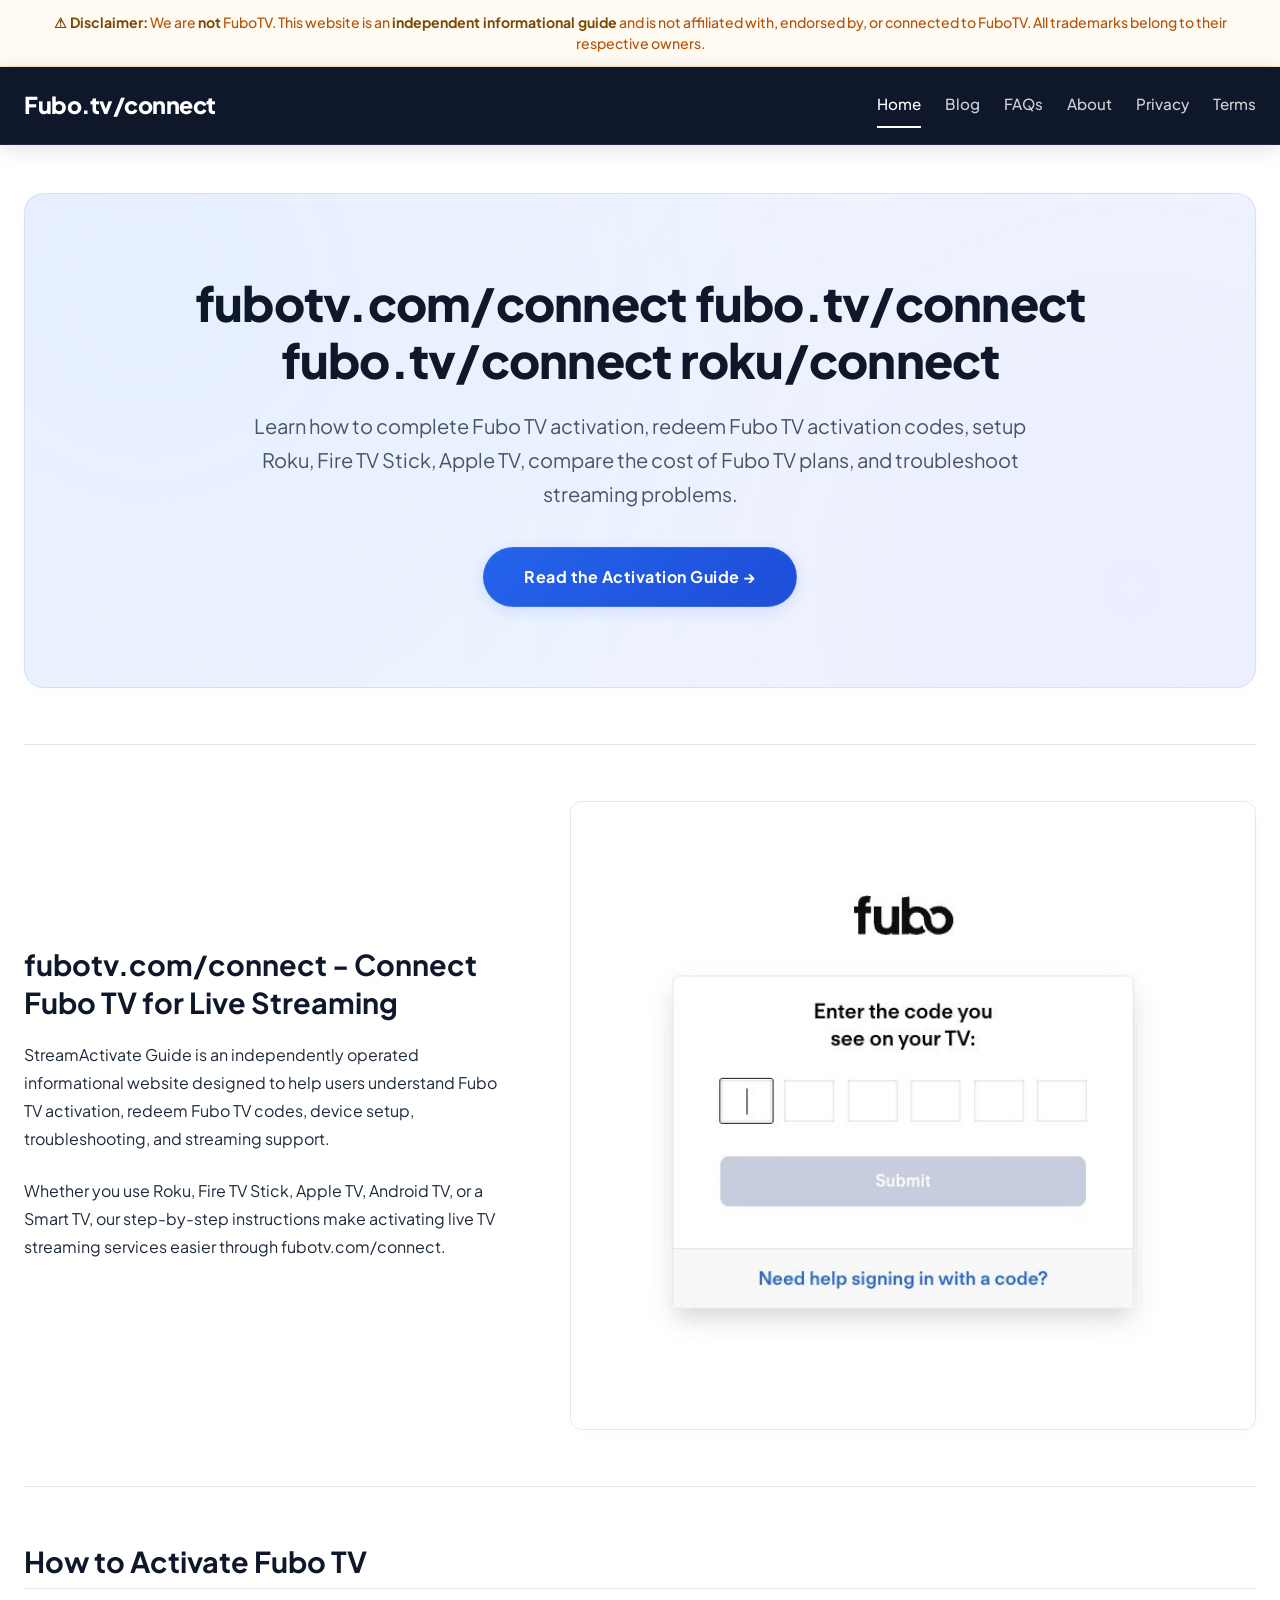
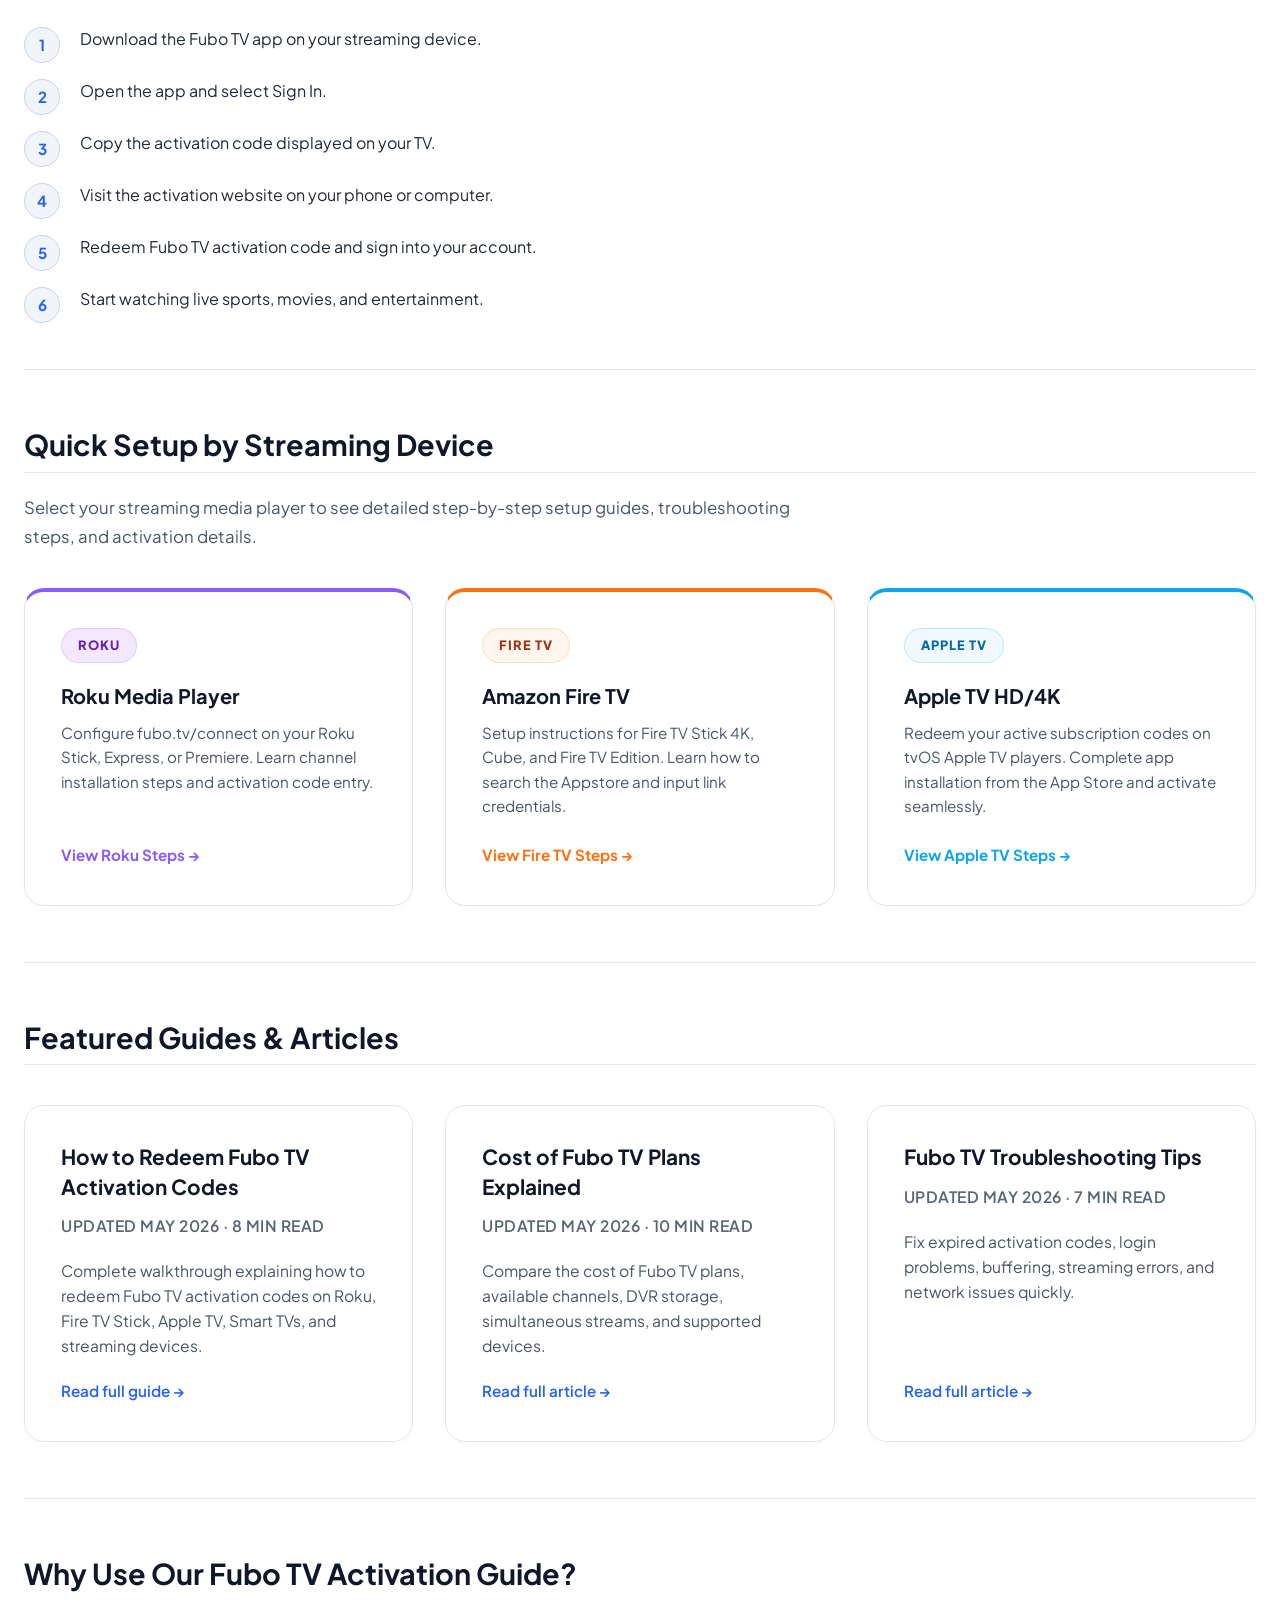
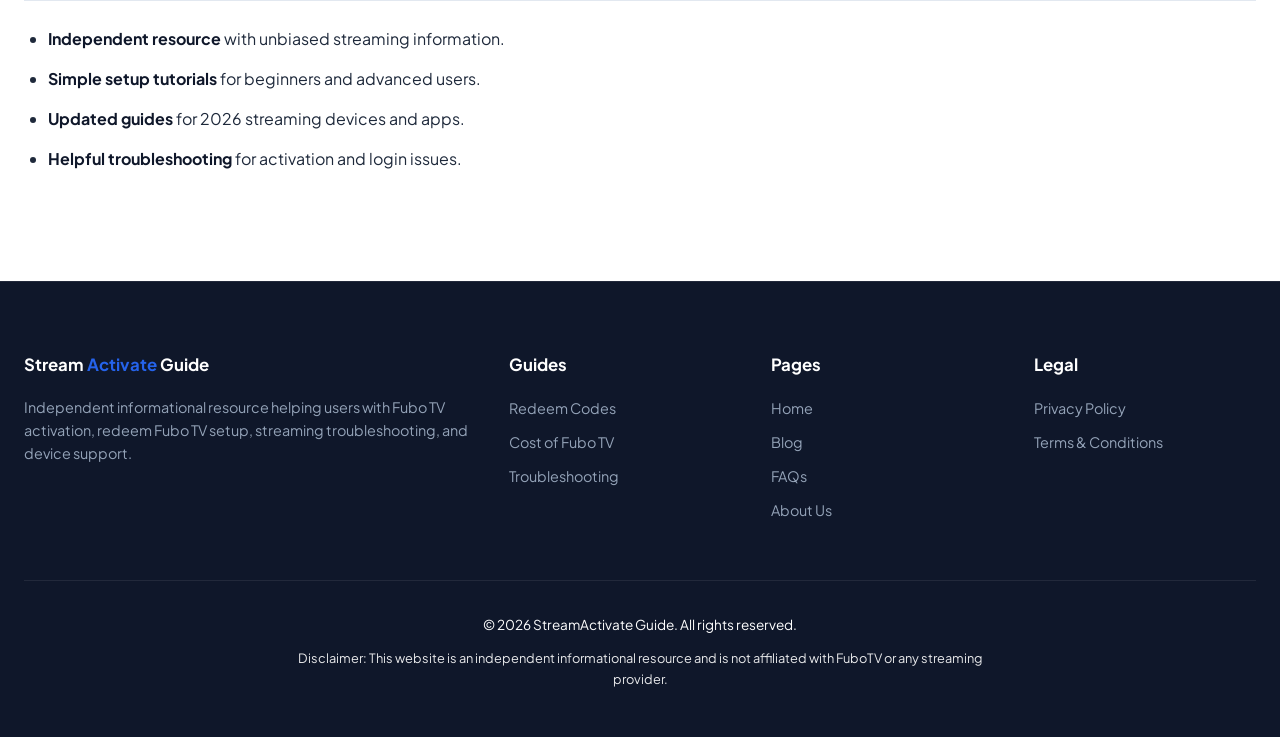
==== commit ac12bb4c: "Update index.html" ====
--- a/index.html
+++ b/index.html
@@ -110,7 +110,7 @@
                 <section class="hero">
 
                     <h1>
-                        fubotv.com/connect | fubo.tv/connect | fubo.tv/connect roku/connect
+                        fubotv.com/connect  fubo.tv/connect  fubo.tv/connect roku/connect
                     </h1>
 
 
@@ -132,11 +132,7 @@
 
                 <hr class="section-divider">
                  <section class="intro-split">
-                     <div class="intro-image">
-                         <img 
-                                src="h1.image.jpeg" 
-                                alt="Fubo TV Connect Activation Screen">
-                     </div>
+                     
                      <div class="intro-text">
                          <h2>
                              fubotv.com/connect - Connect Fubo TV for Live Streaming
@@ -153,6 +149,11 @@
                              our step-by-step instructions make activating
                              live TV streaming services easier through fubotv.com/connect.
                          </p>
+                     </div>
+                     <div class="intro-image">
+                         <img 
+                                src="h1.image.jpeg" 
+                                alt="Fubo TV Connect Activation Screen">
                      </div>
                  </section>
 
